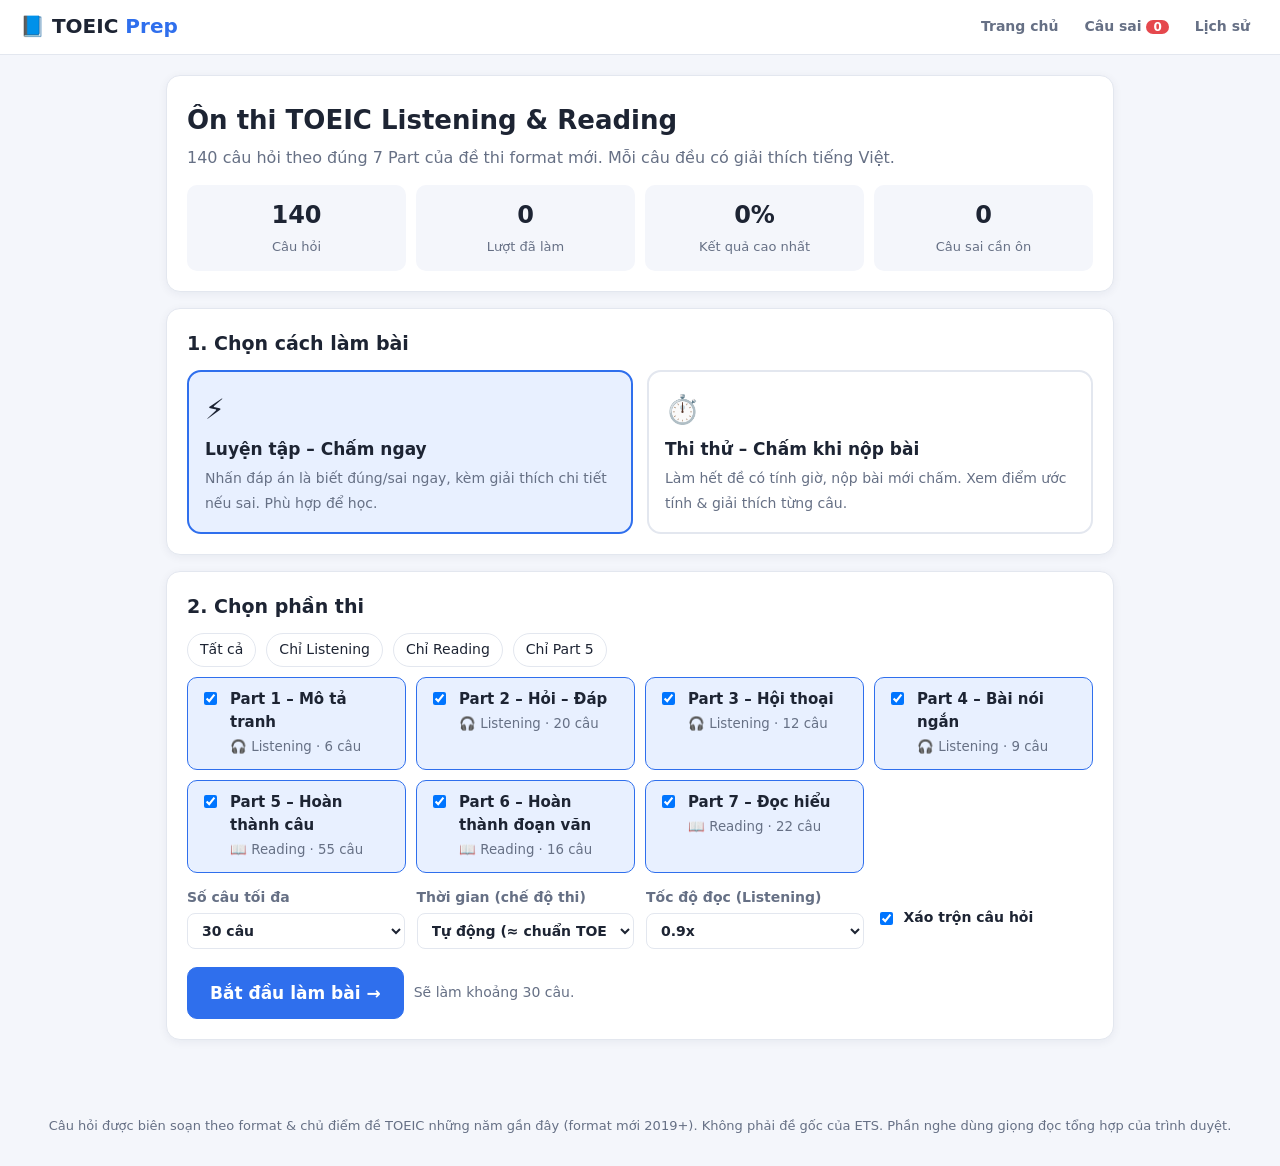
==== toeic-app.html @ eac6883e "Add single-file build (toeic-app.html) for offline use without hosting Co-Authored-By: Claude Opus 5" ====
<!doctype html>
<html lang="vi">
<head>
  <meta charset="utf-8">
  <meta name="viewport" content="width=device-width, initial-scale=1">
  <title>TOEIC Prep – Ôn thi TOEIC</title>
  <meta name="description" content="Web app ôn thi TOEIC: luyện tập chấm ngay có giải thích, hoặc thi thử chấm điểm cuối bài.">
  <style>
:root {
  --bg: #f4f6fb;
  --card: #ffffff;
  --text: #1d2433;
  --muted: #667085;
  --line: #e3e7ef;
  --primary: #2f6fed;
  --primary-soft: #e8f0ff;
  --ok: #12a150;
  --ok-soft: #e6f7ee;
  --bad: #e5484d;
  --bad-soft: #fdecec;
  --warn: #f5a524;
  --shadow: 0 2px 10px rgba(20, 30, 60, .06);
  --radius: 14px;
}
@media (prefers-color-scheme: dark) {
  :root {
    --bg: #0f141e; --card: #171e2b; --text: #e7ebf3; --muted: #98a2b3; --line: #2a3446;
    --primary: #5b8cff; --primary-soft: #1d2b4a; --ok: #3ccf7f; --ok-soft: #13301f;
    --bad: #ff6b70; --bad-soft: #3a1b1d; --shadow: none;
  }
}
* { box-sizing: border-box; }
html, body { margin: 0; }
body {
  font-family: system-ui, -apple-system, "Segoe UI", Roboto, "Helvetica Neue", Arial, sans-serif;
  background: var(--bg); color: var(--text); line-height: 1.55; font-size: 16px;
}
a { color: var(--primary); }
button { font: inherit; cursor: pointer; }

.topbar {
  position: sticky; top: 0; z-index: 10; display: flex; align-items: center; justify-content: space-between;
  gap: 12px; padding: 10px 20px; background: var(--card); border-bottom: 1px solid var(--line);
}
.brand { font-weight: 800; font-size: 20px; text-decoration: none; color: var(--text); }
.brand span { color: var(--primary); }
.topbar nav { display: flex; gap: 6px; flex-wrap: wrap; }
.topbar nav a { text-decoration: none; color: var(--muted); padding: 6px 10px; border-radius: 8px; font-weight: 600; font-size: 14px; }
.topbar nav a:hover { background: var(--primary-soft); color: var(--primary); }
.badge { background: var(--bad); color: #fff; border-radius: 999px; padding: 0 7px; font-size: 12px; }

main { max-width: 980px; margin: 0 auto; padding: 20px 16px 40px; }
.foot { text-align: center; color: var(--muted); font-size: 13px; padding: 20px 16px 30px; }

.card { background: var(--card); border: 1px solid var(--line); border-radius: var(--radius); padding: 20px; box-shadow: var(--shadow); margin-bottom: 16px; }
h1 { font-size: 26px; margin: 4px 0 6px; }
h2 { font-size: 19px; margin: 0 0 12px; }
.muted { color: var(--muted); }
.small { font-size: 14px; }

/* Home */
.hero p { margin: 0; color: var(--muted); }
.modes { display: grid; grid-template-columns: 1fr 1fr; gap: 14px; }
@media (max-width: 640px) { .modes { grid-template-columns: 1fr; } }
.mode {
  text-align: left; border: 2px solid var(--line); background: var(--card); color: var(--text);
  border-radius: var(--radius); padding: 16px; transition: .15s;
}
.mode:hover { border-color: var(--primary); }
.mode.active { border-color: var(--primary); background: var(--primary-soft); }
.mode .ico { font-size: 28px; }
.mode b { display: block; font-size: 17px; margin: 4px 0; }
.mode span { color: var(--muted); font-size: 14px; }

.parts { display: grid; grid-template-columns: repeat(auto-fill, minmax(210px, 1fr)); gap: 10px; }
.part-opt { display: flex; gap: 10px; align-items: flex-start; border: 1px solid var(--line); border-radius: 10px; padding: 10px 12px; cursor: pointer; }
.part-opt:has(input:checked) { border-color: var(--primary); background: var(--primary-soft); }
.part-opt input { margin-top: 4px; }
.part-opt b { display: block; font-size: 15px; }
.part-opt small { color: var(--muted); }
.row { display: flex; gap: 10px; flex-wrap: wrap; align-items: center; }
.settings { display: grid; grid-template-columns: repeat(auto-fit, minmax(200px, 1fr)); gap: 12px; margin-top: 14px; }
.settings label { display: flex; flex-direction: column; gap: 4px; font-size: 14px; color: var(--muted); font-weight: 600; }
select, input[type=number] {
  font: inherit; padding: 8px 10px; border-radius: 8px; border: 1px solid var(--line); background: var(--card); color: var(--text);
}
.check { flex-direction: row !important; align-items: center; gap: 8px !important; color: var(--text) !important; }

.btn { border: 1px solid var(--line); background: var(--card); color: var(--text); padding: 9px 16px; border-radius: 10px; font-weight: 600; }
.btn:hover { border-color: var(--primary); color: var(--primary); }
.btn.primary { background: var(--primary); border-color: var(--primary); color: #fff; }
.btn.primary:hover { filter: brightness(1.08); color: #fff; }
.btn.danger { background: var(--bad); border-color: var(--bad); color: #fff; }
.btn.ghost { background: transparent; }
.btn.big { padding: 12px 22px; font-size: 17px; }
.btn:disabled { opacity: .45; cursor: not-allowed; }
.chip { border: 1px solid var(--line); background: var(--card); color: var(--text); border-radius: 999px; padding: 5px 12px; font-size: 14px; }
.chip:hover { border-color: var(--primary); color: var(--primary); }

.stats { display: grid; grid-template-columns: repeat(auto-fit, minmax(140px, 1fr)); gap: 10px; }
.stat { background: var(--bg); border-radius: 10px; padding: 12px; text-align: center; }
.stat b { display: block; font-size: 24px; }
.stat span { font-size: 13px; color: var(--muted); }

/* Quiz */
.quizbar {
  position: sticky; top: 53px; z-index: 5; display: flex; justify-content: space-between; align-items: center; gap: 10px; flex-wrap: wrap;
  background: var(--card); border: 1px solid var(--line); border-radius: var(--radius); padding: 10px 14px; margin-bottom: 14px; box-shadow: var(--shadow);
}
.progress { flex: 1; min-width: 160px; }
.progress .bar { height: 8px; background: var(--line); border-radius: 99px; overflow: hidden; margin-top: 4px; }
.progress .bar i { display: block; height: 100%; background: var(--primary); transition: width .2s; }
.timer { font-variant-numeric: tabular-nums; font-weight: 800; font-size: 18px; padding: 4px 10px; border-radius: 8px; background: var(--primary-soft); color: var(--primary); }
.timer.low { background: var(--bad-soft); color: var(--bad); }
.tag { display: inline-block; font-size: 12px; font-weight: 700; padding: 2px 8px; border-radius: 6px; background: var(--primary-soft); color: var(--primary); }
.tag.exam { background: #fff1db; color: #a15c00; }
@media (prefers-color-scheme: dark) { .tag.exam { background: #3a2a10; color: #ffbe55; } }

.instr { color: var(--muted); font-size: 14px; margin: 4px 0 14px; }
.passage { background: var(--bg); border: 1px solid var(--line); border-radius: 10px; padding: 14px 16px; margin-bottom: 16px; max-height: 420px; overflow: auto; }
.passage p { margin: 0 0 10px; }
.scene { text-align: center; background: var(--bg); border-radius: 12px; padding: 18px; margin-bottom: 14px; }
.scene .icon { font-size: 54px; letter-spacing: 4px; }
.scene .desc { color: var(--muted); font-size: 14px; margin-top: 6px; }
.audio { display: flex; gap: 8px; align-items: center; flex-wrap: wrap; margin-bottom: 14px; }
.transcript { background: var(--bg); border-left: 4px solid var(--primary); border-radius: 8px; padding: 10px 14px; margin-bottom: 14px; font-size: 15px; }
.transcript p { margin: 3px 0; }

.q { padding: 12px 0; border-top: 1px dashed var(--line); }
.q:first-of-type { border-top: 0; }
.qtext { font-weight: 600; margin-bottom: 10px; white-space: pre-line; }
.qnum { display: inline-block; min-width: 34px; color: var(--primary); }
.opts { display: grid; gap: 8px; }
.opt {
  display: flex; gap: 10px; align-items: flex-start; text-align: left; width: 100%;
  border: 1.5px solid var(--line); background: var(--card); color: var(--text); border-radius: 10px; padding: 10px 12px; transition: .1s;
}
.opt:hover:not(:disabled) { border-color: var(--primary); }
.opt .L { font-weight: 800; min-width: 22px; }
.opt.sel { border-color: var(--primary); background: var(--primary-soft); }
.opt.correct { border-color: var(--ok); background: var(--ok-soft); }
.opt.wrong { border-color: var(--bad); background: var(--bad-soft); }
.opt:disabled { cursor: default; }
.explain { margin-top: 10px; border-radius: 10px; padding: 10px 14px; font-size: 15px; }
.explain.ok { background: var(--ok-soft); border: 1px solid var(--ok); }
.explain.bad { background: var(--bad-soft); border: 1px solid var(--bad); }
.explain b { display: block; margin-bottom: 2px; }

.navrow { display: flex; justify-content: space-between; gap: 10px; margin-top: 12px; }
.palette { display: grid; grid-template-columns: repeat(auto-fill, minmax(38px, 1fr)); gap: 6px; }
.palette button { height: 36px; border-radius: 8px; border: 1px solid var(--line); background: var(--card); color: var(--text); font-weight: 700; font-size: 13px; }
.palette button.done { background: var(--primary); color: #fff; border-color: var(--primary); }
.palette button.cur { outline: 2px solid var(--warn); outline-offset: 1px; }
.palette button.ok { background: var(--ok); color: #fff; border-color: var(--ok); }
.palette button.bad { background: var(--bad); color: #fff; border-color: var(--bad); }

/* Result */
.score-big { font-size: 46px; font-weight: 900; line-height: 1; }
.scorebox { display: flex; gap: 24px; flex-wrap: wrap; align-items: center; }
.ring { width: 120px; height: 120px; border-radius: 50%; display: grid; place-items: center; }
.ring div { width: 94px; height: 94px; border-radius: 50%; background: var(--card); display: grid; place-items: center; font-weight: 900; font-size: 24px; }
table { width: 100%; border-collapse: collapse; font-size: 14px; }
th, td { padding: 8px; border-bottom: 1px solid var(--line); text-align: left; }
.review-item { border: 1px solid var(--line); border-radius: 12px; padding: 14px; margin-bottom: 12px; }
.review-item.bad { border-left: 5px solid var(--bad); }
.review-item.ok { border-left: 5px solid var(--ok); }
.review-item.skip { border-left: 5px solid var(--warn); }
details summary { cursor: pointer; color: var(--primary); font-weight: 600; font-size: 14px; }
.empty { text-align: center; padding: 40px 10px; color: var(--muted); }
kbd { border: 1px solid var(--line); border-bottom-width: 2px; border-radius: 4px; padding: 0 5px; font-size: 12px; }
</style>
</head>
<body>
  <header class="topbar">
    <a class="brand" href="#" data-nav="home">📘 TOEIC <span>Prep</span></a>
    <nav>
      <a href="#" data-nav="home">Trang chủ</a>
      <a href="#" data-nav="wrong">Câu sai <span id="wrongCount" class="badge">0</span></a>
      <a href="#" data-nav="history">Lịch sử</a>
    </nav>
  </header>

  <main id="app"></main>

  <footer class="foot">
    Câu hỏi được biên soạn theo format & chủ điểm đề TOEIC những năm gần đây (format mới 2019+).
    Không phải đề gốc của ETS. Phần nghe dùng giọng đọc tổng hợp của trình duyệt.
  </footer>

  <script>
/*
 * Ngân hàng câu hỏi LISTENING (Part 1, 2, 3, 4)
 * Âm thanh được phát bằng Web Speech API (giọng đọc tổng hợp của trình duyệt).
 * script: mảng các lượt nói {s: 'M'|'W'|'N', t: 'text'}  (M = nam, W = nữ, N = người dẫn)
 * Với Part 1: scene = mô tả bức tranh (hiển thị bằng emoji + chữ), các lựa chọn được đọc to.
 * Với Part 2: câu hỏi + 3 lựa chọn đều được đọc, không hiển thị chữ cho tới khi trả lời.
 */
window.BANK = window.BANK || [];

/* ============================ PART 1 ============================ */
(function () {
  const P1 = [
    ["👩‍💼💻🪟", "Một người phụ nữ đang ngồi gõ máy tính xách tay cạnh cửa sổ.",
      ["She's opening a window.", "She's typing on a laptop.", "She's repairing a computer.", "She's putting on her glasses."], 1,
      "Mô tả đúng hành động đang diễn ra: đang gõ máy tính. Bẫy: 'window' (có trong tranh nhưng không mở), 'computer' (không sửa)."],
    ["📦📦📦🧑‍🔧🚚", "Một công nhân đang chất các thùng hàng lên xe tải.",
      ["A man is driving a truck.", "Some boxes are being loaded onto a vehicle.", "A truck is parked in a garage.", "Some boxes are being opened."], 1,
      "Bị động tiếp diễn 'are being loaded' = đang được chất lên. Người đàn ông không lái xe; hộp không được mở."],
    ["🪑🪑🪑🍽️ (trống)", "Một nhà hàng trống không có ai, ghế được xếp quanh bàn.",
      ["Some people are eating a meal.", "A waiter is setting a table.", "Chairs have been arranged around a table.", "The tables are being cleaned."], 2,
      "Tranh không có người → loại các câu có người hoặc hành động đang diễn ra ('being'). 'have been arranged' = đã được sắp xếp (trạng thái)."],
    ["🧑‍🤝‍🧑🚶‍♂️🌉", "Hai người đang đi bộ qua một cây cầu.",
      ["They're crossing a bridge.", "They're fishing in a river.", "They're painting a bridge.", "They're waiting for a boat."], 0,
      "'crossing a bridge' = đi qua cầu. Các hành động khác không có trong tranh."],
    ["📚📚🗄️ (kệ sách)", "Các cuốn sách được xếp trên kệ trong thư viện, không có người.",
      ["A woman is reading a book.", "Books have been placed on shelves.", "Some shelves are being installed.", "Some books are lying on the floor."], 1,
      "Không có người, sách đã được đặt lên kệ → 'have been placed on shelves'."],
    ["👨‍🍳🥕🔪", "Một đầu bếp đang thái rau trên thớt.",
      ["A chef is cutting some vegetables.", "A chef is washing the dishes.", "Some vegetables are being cooked in a pot.", "A man is serving food to customers."], 0,
      "Đang thái rau → 'cutting some vegetables'."]
  ];
  P1.forEach((x, i) => window.BANK.push({
    id: "p1-" + (i + 1), part: 1, scene: { icon: x[0], desc: x[1] },
    script: [],
    questions: [{ q: "Chọn câu mô tả đúng nhất bức tranh.", o: x[2], a: x[3], e: x[4], audioOptions: true }]
  }));
})();

/* ============================ PART 2 ============================ */
(function () {
  const P2 = [
    ["Where is the nearest post office?", ["It's two blocks from here.", "At three o'clock.", "Yes, I sent it yesterday."], 0,
      "Câu hỏi 'Where' → trả lời địa điểm. (B) trả lời 'When'; (C) trả lời Yes/No không hợp với câu hỏi Wh-."],
    ["When does the meeting start?", ["In the conference room.", "Right after lunch.", "Mr. Brown will lead it."], 1,
      "Câu hỏi 'When' → thời gian: 'Right after lunch'. (A) Where; (C) Who."],
    ["Who's in charge of the new project?", ["It's due next Friday.", "Ms. Lee is.", "A very interesting project."], 1,
      "Câu hỏi 'Who' → người: 'Ms. Lee is'. (C) lặp từ 'project' – bẫy âm giống."],
    ["Why was the flight delayed?", ["Because of bad weather.", "Gate 12.", "About two hours."], 0,
      "Câu hỏi 'Why' → lý do: 'Because of bad weather'. (C) trả lời 'How long'."],
    ["How often do you visit the main office?", ["By train.", "Once a month.", "For three days."], 1,
      "'How often' → tần suất: 'Once a month'. (A) How; (C) How long."],
    ["Would you like some coffee?", ["Yes, I'd love some.", "It's in the kitchen.", "I like it very much."], 0,
      "Lời mời 'Would you like...?' → chấp nhận/từ chối: 'Yes, I'd love some'."],
    ["Didn't you receive my e-mail?", ["The mail carrier came at noon.", "No, I haven't checked my inbox yet.", "I'll send it to you."], 1,
      "Câu hỏi phủ định → trả lời như câu hỏi thường: 'No, I haven't checked...'. (A) bẫy từ 'mail'."],
    ["Should we take a taxi or walk to the restaurant?", ["Yes, I took one.", "It's close enough to walk.", "The food was great."], 1,
      "Câu hỏi lựa chọn (A or B) → chọn một: 'close enough to walk'. Câu hỏi lựa chọn không trả lời Yes/No."],
    ["Can you help me move these boxes?", ["Sure, where should I put them?", "They're from the supplier.", "I moved last year."], 0,
      "Lời nhờ 'Can you...?' → đồng ý 'Sure' + hỏi tiếp. (C) bẫy từ 'move'."],
    ["The printer on the third floor is out of order.", ["I'll call the technician.", "Three copies, please.", "In alphabetical order."], 0,
      "Câu trần thuật nêu vấn đề → phản hồi giải pháp: 'I'll call the technician'. (C) bẫy từ 'order'."],
    ["Which hotel are you staying at?", ["For two nights.", "The one near the convention center.", "Yes, it was comfortable."], 1,
      "'Which hotel' → 'The one near the convention center' (cấu trúc 'the one' rất hay gặp)."],
    ["Who's going to pick up the clients from the airport?", ["I thought Kevin was.", "At terminal B.", "They're very important clients."], 0,
      "Trả lời gián tiếp 'I thought Kevin was' (tôi tưởng Kevin đi) – dạng trả lời vòng phổ biến trong đề mới."],
    ["How much does it cost to rent a car?", ["About fifty dollars a day.", "A red one.", "At the rental counter."], 0,
      "'How much' → giá tiền."],
    ["Isn't the store open on Sundays?", ["Only in the afternoon.", "I bought some groceries.", "Store it in the cabinet."], 0,
      "Câu hỏi phủ định → 'Only in the afternoon' (có mở, chỉ buổi chiều). (C) bẫy 'store' (động từ: cất giữ)."],
    ["Let's review the budget before the meeting.", ["That's a good idea.", "It was over budget.", "I'll meet you there."], 0,
      "Lời đề nghị 'Let's...' → đồng ý: 'That's a good idea'."],
    ["Have you finished the sales report yet?", ["The sale ends tomorrow.", "I'm still waiting for some figures.", "Yes, it was reported."], 1,
      "Trả lời gián tiếp: 'Tôi vẫn đang chờ số liệu' → ngụ ý chưa xong. (A) bẫy 'sale'; (C) bẫy 'report'."],
    ["Where should I submit my travel expenses?", ["Didn't you get the new form?", "It was an expensive trip.", "Next Tuesday."], 0,
      "Trả lời bằng câu hỏi ngược lại – dạng phổ biến từ 2019: 'Bạn chưa nhận mẫu đơn mới à?' (ngụ ý quy trình đã thay đổi)."],
    ["Why don't we hold the training session online?", ["Some staff don't have reliable Internet access.", "It was held last week.", "On the second floor."], 0,
      "'Why don't we...?' là lời đề nghị; câu trả lời đưa lý do phản đối hợp lý."],
    ["What time does the bank close today?", ["At 5 P.M.", "Down the street.", "I need to open an account."], 0,
      "'What time' → giờ cụ thể."],
    ["You've met our new director, haven't you?", ["Yes, at the conference last month.", "The meeting is at ten.", "Direct flights only."], 0,
      "Câu hỏi đuôi → xác nhận: 'Yes, at the conference last month'. (C) bẫy âm 'director – direct'."]
  ];
  P2.forEach((x, i) => window.BANK.push({
    id: "p2-" + (i + 1), part: 2,
    script: [{ s: "M", t: x[0] }],
    questions: [{ q: x[0], o: x[1], a: x[2], e: x[3], audioOptions: true, hideText: true }]
  }));
})();

/* ============================ PART 3 ============================ */
window.BANK.push(
  {
    id: "p3-1", part: 3,
    script: [
      { s: "W", t: "Hi, I'm calling about the apartment for rent on Pine Street. Is it still available?" },
      { s: "M", t: "Yes, it is. It's a two-bedroom unit on the third floor, and the rent is twelve hundred dollars a month." },
      { s: "W", t: "That sounds good. Does the building have parking?" },
      { s: "M", t: "There's a parking garage underneath, but it costs an extra fifty dollars a month. Would you like to come and see the apartment this weekend?" },
      { s: "W", t: "Saturday morning would be perfect." }
    ],
    questions: [
      { q: "Why is the woman calling?", o: ["To report a problem", "To ask about an apartment", "To pay her rent", "To cancel an appointment"], a: 1, e: "'I'm calling about the apartment for rent' → hỏi về căn hộ." },
      { q: "What does the man say about parking?", o: ["It is free for tenants.", "It requires an additional fee.", "It is located across the street.", "It is currently full."], a: 1, e: "'it costs an extra fifty dollars a month' → mất thêm phí." },
      { q: "What will the woman most likely do on Saturday?", o: ["Move into the apartment", "Sign a contract", "View the apartment", "Pay a deposit"], a: 2, e: "Người đàn ông mời đến xem căn hộ cuối tuần, cô ấy chọn sáng thứ Bảy → xem căn hộ." }
    ]
  },
  {
    id: "p3-2", part: 3,
    script: [
      { s: "M", t: "Sandra, have you seen the figures for the new product launch? Sales are much lower than we expected." },
      { s: "W", t: "I saw that. I think the problem is that our advertising campaign started too late. Many customers didn't even know the product was available." },
      { s: "M", t: "You may be right. What do you suggest?" },
      { s: "W", t: "Let's increase our social media advertising this month. I can prepare a proposal and send it to the marketing director by Thursday." }
    ],
    questions: [
      { q: "What problem are the speakers discussing?", o: ["A product is defective.", "Sales are disappointing.", "A shipment is late.", "A budget was cut."], a: 1, e: "'Sales are much lower than we expected' → doanh số đáng thất vọng." },
      { q: "According to the woman, what caused the problem?", o: ["High prices", "Poor product quality", "A late advertising campaign", "A shortage of staff"], a: 2, e: "'our advertising campaign started too late'." },
      { q: "What does the woman offer to do?", o: ["Contact customers directly", "Prepare a proposal", "Lower the price", "Hire a consultant"], a: 1, e: "'I can prepare a proposal and send it to the marketing director'." }
    ]
  },
  {
    id: "p3-3", part: 3,
    script: [
      { s: "W", t: "Good afternoon. I'd like to return this jacket. I bought it last week, but it's too small." },
      { s: "M", t: "I'm sorry to hear that. Do you have your receipt?" },
      { s: "W", t: "Yes, here it is. Actually, I'd rather exchange it for a larger size, if you have one." },
      { s: "M", t: "Let me check. Hmm, we don't have a large in blue right now, but we have it in black." },
      { s: "W", t: "Black is fine. I'll take it." }
    ],
    questions: [
      { q: "Where most likely are the speakers?", o: ["At a clothing store", "At a dry cleaner", "At a post office", "At a factory"], a: 0, e: "Đổi/trả áo khoác, kiểm tra size → cửa hàng quần áo." },
      { q: "What does the man ask for?", o: ["A credit card", "A receipt", "A phone number", "An order form"], a: 1, e: "'Do you have your receipt?'" },
      { q: "What does the woman decide to do?", o: ["Get a refund", "Wait for a new shipment", "Take an item in a different color", "Order online"], a: 2, e: "Không còn size lớn màu xanh, cô chọn màu đen → lấy sản phẩm màu khác." }
    ]
  },
  {
    id: "p3-4", part: 3,
    script: [
      { s: "M", t: "Hi Rachel, the conference organizers just called. The keynote speaker's flight was canceled, so she won't arrive until Friday afternoon." },
      { s: "W", t: "But her talk is scheduled for Friday morning. That's a problem." },
      { s: "M", t: "Exactly. I was thinking we could switch her session with the panel discussion in the afternoon." },
      { s: "W", t: "That should work. I'll update the online schedule and send an e-mail to all registered attendees." }
    ],
    questions: [
      { q: "What is the problem?", o: ["A venue is unavailable.", "A speaker will arrive late.", "Registration numbers are low.", "A panel was canceled."], a: 1, e: "Chuyến bay bị hủy, diễn giả sẽ đến muộn (chiều thứ Sáu)." },
      { q: "What does the man suggest?", o: ["Finding another speaker", "Canceling the conference", "Changing the order of sessions", "Booking a new flight"], a: 2, e: "'switch her session with the panel discussion' → đổi thứ tự các phiên." },
      { q: "What will the woman do next?", o: ["Call the speaker", "Update a schedule", "Reserve a room", "Print name tags"], a: 1, e: "'I'll update the online schedule and send an e-mail'." }
    ]
  }
);

/* ============================ PART 4 ============================ */
window.BANK.push(
  {
    id: "p4-1", part: 4,
    script: [
      { s: "N", t: "Attention, shoppers. Thank you for shopping at Valley Mart. Today only, all fresh fruit and vegetables are thirty percent off. In addition, customers who spend more than fifty dollars will receive a free reusable shopping bag at the checkout. Don't forget to visit our new bakery section near the entrance, where you can sample our freshly baked bread. Valley Mart will close at nine P.M. tonight." }
    ],
    questions: [
      { q: "Where is the announcement being made?", o: ["At a bakery", "At a supermarket", "At a farm", "At a restaurant"], a: 1, e: "'Attention, shoppers... Valley Mart', bán rau quả, quầy thanh toán → siêu thị." },
      { q: "How can customers receive a free item?", o: ["By spending over fifty dollars", "By signing up for a membership", "By visiting the bakery", "By shopping before noon"], a: 0, e: "'customers who spend more than fifty dollars will receive a free reusable shopping bag'." },
      { q: "What are listeners invited to do?", o: ["Fill out a survey", "Try some bread", "Attend a cooking class", "Use a new parking lot"], a: 1, e: "'sample our freshly baked bread' → nếm thử bánh mì." }
    ]
  },
  {
    id: "p4-2", part: 4,
    script: [
      { s: "N", t: "Hello, this message is for Mr. Thomas Grant. This is Emily from Dr. Hassan's dental office. I'm calling to remind you of your appointment tomorrow at ten thirty A.M. Please arrive fifteen minutes early to complete some paperwork, since this is your first visit. Also, please bring your insurance card. If you need to reschedule, call us at five five five, three four one two. Thank you." }
    ],
    questions: [
      { q: "What is the purpose of the call?", o: ["To cancel an appointment", "To confirm an upcoming appointment", "To request a payment", "To offer a job"], a: 1, e: "'I'm calling to remind you of your appointment tomorrow' → nhắc lịch hẹn sắp tới." },
      { q: "Why should the listener arrive early?", o: ["To fill out forms", "To find parking", "To meet the dentist", "To pay a bill"], a: 0, e: "'arrive fifteen minutes early to complete some paperwork' → điền giấy tờ." },
      { q: "What is the listener asked to bring?", o: ["A photo ID", "An insurance card", "A medical report", "A payment receipt"], a: 1, e: "'please bring your insurance card'." }
    ]
  },
  {
    id: "p4-3", part: 4,
    script: [
      { s: "N", t: "Good morning, everyone, and welcome to your first day at Norland Technologies. My name is Greg, and I'm the training coordinator. This morning, we'll start with a tour of the building, including the cafeteria and the fitness center. After that, you'll meet with your department managers. Then, at one o'clock, the IT team will help you set up your computer accounts. Before we begin, please take a name badge from the table by the door." }
    ],
    questions: [
      { q: "Who most likely are the listeners?", o: ["New employees", "Visiting clients", "IT technicians", "Fitness instructors"], a: 0, e: "'welcome to your first day at Norland Technologies' → nhân viên mới." },
      { q: "What will happen at one o'clock?", o: ["A building tour", "A lunch break", "Computer accounts will be set up", "A meeting with managers"], a: 2, e: "'at one o'clock, the IT team will help you set up your computer accounts'." },
      { q: "What are listeners asked to do first?", o: ["Sign a form", "Pick up a name badge", "Visit the cafeteria", "Log in to a computer"], a: 1, e: "'Before we begin, please take a name badge from the table by the door'." }
    ]
  }
);
</script>
  <script>
/*
 * Ngân hàng câu hỏi READING (Part 5, 6, 7)
 * Câu hỏi được biên soạn mới theo đúng format & chủ điểm thường gặp trong đề TOEIC
 * (format mới từ 2019 đến nay). Không sao chép nguyên văn đề ETS (có bản quyền).
 *
 * Cấu trúc: mỗi "group" gồm: id, part, (passage), questions[{q, o[], a (index đáp án), e (giải thích)}]
 */
window.BANK = window.BANK || [];

/* ============================ PART 5 ============================ */
(function () {
  const P5 = [
    ["Members of the marketing team will present ------- findings at the quarterly meeting next Tuesday.",
      ["it", "its", "their", "them"], 2,
      "Cần tính từ sở hữu đứng trước danh từ 'findings'. Chủ ngữ 'Members' là số nhiều → 'their'. 'its' dùng cho danh từ số ít; 'it/them' là đại từ, không đứng trước danh từ."],
    ["Ms. Tanaka was promoted to regional manager because of her ------- performance over the past two years.",
      ["exception", "exceptional", "exceptionally", "except"], 1,
      "Trước danh từ 'performance' cần tính từ → 'exceptional' (xuất sắc). 'exceptionally' là trạng từ, 'exception' là danh từ, 'except' là giới từ."],
    ["All employees must submit their expense reports ------- the end of the month.",
      ["by", "until", "within", "since"], 0,
      "'by + mốc thời gian' = trước/chậm nhất là (hạn chót). 'until' dùng cho hành động kéo dài liên tục đến mốc đó; 'within' đi với khoảng thời gian (within two days); 'since' dùng với thì hoàn thành."],
    ["The new software allows users to track shipments ------- and accurately.",
      ["quick", "quicker", "quickly", "quickness"], 2,
      "Cần trạng từ bổ nghĩa cho động từ 'track', song song với trạng từ 'accurately' qua 'and' → 'quickly'."],
    ["------- the heavy rain, the outdoor concert was held as scheduled.",
      ["Although", "Despite", "Because", "However"], 1,
      "Sau chỗ trống là cụm danh từ 'the heavy rain' (không có động từ) → dùng giới từ 'Despite' (mặc dù). 'Although/Because' cần mệnh đề; 'However' là trạng từ liên kết."],
    ["Applicants who wish to be considered for the position should send a résumé ------- a cover letter.",
      ["as well", "along with", "in addition", "together"], 1,
      "'along with + danh từ' = cùng với. 'as well' và 'in addition' cần 'as' / 'to' phía sau ('as well as', 'in addition to'); 'together' cần 'with'."],
    ["The board of directors ------- the proposal to expand into Asian markets at yesterday's meeting.",
      ["approve", "approves", "approved", "will approve"], 2,
      "Có 'yesterday's meeting' → hành động trong quá khứ → thì quá khứ đơn 'approved'."],
    ["Please ------- that all lights are turned off before leaving the office.",
      ["ensure", "assure", "insure", "secure"], 0,
      "'ensure that + mệnh đề' = đảm bảo rằng. 'assure' cần tân ngữ chỉ người (assure someone that...); 'insure' = mua bảo hiểm; 'secure' = giành được/bảo vệ."],
    ["The hotel offers a complimentary shuttle service for guests ------- to the airport.",
      ["travel", "traveled", "traveling", "travels"], 2,
      "Rút gọn mệnh đề quan hệ chủ động: 'guests (who are) traveling' → V-ing. 'traveled' mang nghĩa bị động, không hợp."],
    ["Due to unexpected demand, the product is ------- out of stock.",
      ["temporary", "temporarily", "temporariness", "temporal"], 1,
      "Bổ nghĩa cho cụm tính từ 'out of stock' → cần trạng từ 'temporarily' (tạm thời)."],
    ["Mr. Lee has worked at the company ------- he graduated from university.",
      ["for", "since", "during", "while"], 1,
      "Thì hiện tại hoàn thành 'has worked' + mốc bắt đầu là một mệnh đề ('he graduated...') → 'since'. 'for' đi với khoảng thời gian; 'during' + danh từ."],
    ["The conference room is not available this afternoon, so the meeting has been ------- until Thursday.",
      ["postponed", "canceled", "reserved", "extended"], 0,
      "'postpone ... until + thời điểm' = hoãn tới. 'canceled' (hủy) không đi với 'until Thursday'."],
    ["Customers can return items ------- 30 days of purchase for a full refund.",
      ["within", "during", "between", "among"], 0,
      "'within + khoảng thời gian' = trong vòng. Cụm cố định 'within 30 days of purchase'."],
    ["Neither the manager ------- her assistant was able to attend the training session.",
      ["or", "nor", "and", "but"], 1,
      "Cặp liên từ 'neither ... nor ...' (không ... cũng không ...)."],
    ["The company's profits increased ------- after the launch of its new product line.",
      ["significant", "significance", "significantly", "signify"], 2,
      "Bổ nghĩa cho động từ 'increased' → trạng từ 'significantly' (đáng kể)."],
    ["The survey results will be ------- to all department heads by Friday.",
      ["distribute", "distributing", "distributed", "distribution"], 2,
      "Cấu trúc bị động tương lai 'will be + V3' → 'distributed'."],
    ["Ms. Garcia is ------- for overseeing the renovation of the main lobby.",
      ["responsible", "responsibility", "responsibly", "respond"], 0,
      "Cụm 'be responsible for' = chịu trách nhiệm về."],
    ["If the shipment ------- on time, we would have been able to meet the deadline.",
      ["arrives", "arrived", "had arrived", "has arrived"], 2,
      "Câu điều kiện loại 3 (mệnh đề chính 'would have been') → mệnh đề 'if' dùng quá khứ hoàn thành 'had arrived'."],
    ["The training workshop is designed for new employees ------- have joined the company in the last six months.",
      ["who", "which", "whose", "whom"], 0,
      "Đại từ quan hệ thay cho người ('employees') và làm chủ ngữ cho 'have joined' → 'who'."],
    ["The CEO thanked the staff for their ------- to the success of the project.",
      ["contribute", "contributed", "contributions", "contributor"], 2,
      "Sau tính từ sở hữu 'their' cần danh từ; 'contribution to' = sự đóng góp vào → 'contributions'. 'contributor' chỉ người, không hợp nghĩa."],
    ["The newly hired accountant is very ------- and always double-checks her work.",
      ["thorough", "thoroughly", "thoroughness", "through"], 0,
      "Sau 'is very' cần tính từ → 'thorough' (kỹ lưỡng). 'through' là giới từ."],
    ["Parking spaces in the north lot are reserved ------- for visitors.",
      ["exclusive", "exclusively", "exclusion", "exclude"], 1,
      "Bổ nghĩa cho cụm giới từ 'for visitors' → trạng từ 'exclusively' (dành riêng)."],
    ["------- you have any questions about your order, please contact our customer service team.",
      ["Should", "Would", "Unless", "Whether"], 0,
      "Đảo ngữ câu điều kiện loại 1: 'Should you have...' = 'If you have...'. 'Unless' (trừ khi) sai nghĩa."],
    ["The quarterly sales figures were ------- higher than analysts had predicted.",
      ["much", "very", "so", "too"], 0,
      "Nhấn mạnh so sánh hơn ('higher than') dùng 'much/far/even/a lot'. 'very' không đứng trước so sánh hơn."],
    ["Employees are encouraged to take ------- of the free fitness classes offered on Wednesdays.",
      ["advantage", "benefit", "use", "profit"], 0,
      "Cụm cố định 'take advantage of' = tận dụng."],
    ["The factory has been operating at full ------- since the beginning of the year.",
      ["capacity", "capable", "capability", "capably"], 0,
      "Cụm 'at full capacity' = hết công suất. Sau tính từ 'full' cần danh từ; 'capability' (năng lực) không hợp collocation."],
    ["Ms. Kim asked that the report ------- before the client meeting.",
      ["revise", "be revised", "is revised", "revising"], 1,
      "Thể giả định sau 'ask/request/suggest that': S + (should) + V nguyên mẫu. 'the report' bị sửa → bị động 'be revised'."],
    ["The museum's new exhibit has attracted ------- visitors than expected.",
      ["many", "more", "most", "much"], 1,
      "Có 'than' → so sánh hơn 'more'."],
    ["To receive a discount, customers must present a valid membership card ------- checkout.",
      ["at", "on", "in", "for"], 0,
      "'at checkout' = tại quầy thanh toán (giới từ chỉ địa điểm/thời điểm cụ thể)."],
    ["The new policy will take ------- on January 1.",
      ["effect", "affect", "effective", "effectively"], 0,
      "Cụm 'take effect' = có hiệu lực. 'affect' là động từ."],
    ["Our sales representatives travel ------- throughout the region to meet with clients.",
      ["frequent", "frequently", "frequency", "frequented"], 1,
      "Bổ nghĩa cho động từ 'travel' → trạng từ 'frequently'."],
    ["The company is looking for a candidate with ------- experience in project management.",
      ["extend", "extensive", "extensively", "extension"], 1,
      "Trước danh từ 'experience' cần tính từ → 'extensive' (sâu rộng)."],
    ["Mr. Patel will be out of the office next week; -------, Ms. Brown will handle his clients.",
      ["therefore", "unless", "otherwise", "nevertheless"], 0,
      "Quan hệ nguyên nhân – kết quả (ông Patel vắng → bà Brown phụ trách) → 'therefore' (vì vậy). 'unless' là liên từ, không đứng sau dấu chấm phẩy; 'otherwise' (nếu không thì), 'nevertheless' (tuy nhiên) sai nghĩa."],
    ["The renovation of the cafeteria is expected to be completed ------- three weeks.",
      ["in", "on", "at", "by"], 0,
      "'in + khoảng thời gian' = trong/sau (bao lâu nữa). 'by' đi với mốc thời gian."],
    ["Only employees with proper ------- may enter the research laboratory.",
      ["authorize", "authorized", "authorization", "authorizing"], 2,
      "Sau tính từ 'proper' cần danh từ → 'authorization' (sự cho phép)."],
    ["The seminar was so ------- that many participants asked for additional sessions.",
      ["inform", "informative", "information", "informed"], 1,
      "Sau 'so' cần tính từ mô tả seminar → 'informative' (bổ ích, nhiều thông tin). 'informed' = được thông báo/hiểu biết (chỉ người)."],
    ["Mr. Davis prefers to review the contract ------- before signing it.",
      ["him", "his", "himself", "he"], 2,
      "Đại từ phản thân 'himself' dùng để nhấn mạnh (tự mình xem lại)."],
    ["Each of the participants ------- a certificate upon completing the course.",
      ["receive", "receives", "receiving", "have received"], 1,
      "'Each of + N số nhiều' → động từ chia số ít → 'receives'."],
    ["The restaurant is popular ------- its reasonable prices and friendly service.",
      ["because", "due to", "so that", "in order to"], 1,
      "Sau chỗ trống là cụm danh từ → 'due to' (do, bởi vì). 'because' cần mệnh đề (hoặc 'because of')."],
    ["The job fair will provide an excellent opportunity for students to ------- with potential employers.",
      ["network", "networks", "networked", "networking"], 0,
      "Sau 'to' (to-infinitive) dùng động từ nguyên mẫu → 'network' (giao lưu, kết nối)."],
    ["Visitors are required to sign in at the front desk ------- entering the building.",
      ["before", "prior", "ahead", "previous"], 0,
      "'before + V-ing' = trước khi. 'prior' phải đi với 'to' (prior to entering)."],
    ["The company plans to hire ------- staff to handle the increased workload during the holiday season.",
      ["addition", "additional", "additionally", "add"], 1,
      "Trước danh từ 'staff' cần tính từ → 'additional' (bổ sung, thêm)."],
    ["Ms. Nguyen's proposal was rejected ------- it was too costly to implement.",
      ["because", "despite", "although", "due to"], 0,
      "Sau chỗ trống là mệnh đề 'it was too costly' và quan hệ nguyên nhân → 'because'."],
    ["The annual report ------- by the finance department every December.",
      ["prepares", "is prepared", "is preparing", "prepared"], 1,
      "Báo cáo được chuẩn bị (bị động) + 'every December' (thói quen) → hiện tại đơn bị động 'is prepared'."],
    ["We are pleased to announce that Dr. Wilson has ------- our invitation to speak at the symposium.",
      ["accepted", "excepted", "received", "admitted"], 0,
      "'accept an invitation' = nhận lời mời. 'excepted' = loại trừ; 'received' = nhận được (vật lý) không thể hiện đồng ý."],
    ["The price of the tour includes accommodations, meals, and ------- by bus.",
      ["transportable", "transported", "transportation", "transporting"], 2,
      "Liệt kê danh từ song song (accommodations, meals, and ...) → danh từ 'transportation' (phương tiện đi lại). 'transportable' là tính từ; 'transported/transporting' là dạng động từ."],
    ["Mr. Ruiz is the most ------- candidate we have interviewed for the position.",
      ["qualify", "qualified", "qualifying", "qualification"], 1,
      "Sau 'the most' và trước danh từ cần tính từ → 'qualified' (đủ năng lực)."],
    ["The deadline for registration has been extended ------- more people can attend the workshop.",
      ["so that", "in order to", "as a result", "because of"], 0,
      "'so that + mệnh đề' = để mà. 'in order to' + V nguyên mẫu; 'because of' + danh từ."],
    ["------- of the two proposals was accepted by the committee, so the team must start over.",
      ["Either", "Neither", "Both", "None"], 1,
      "Câu sau 'the team must start over' (phải làm lại) → không đề xuất nào được chấp nhận. Với 'two' dùng 'Neither' (không cái nào trong hai). 'None' dùng cho từ 3 trở lên."],
    ["The shipment was delayed, ------- caused several customers to cancel their orders.",
      ["that", "which", "what", "it"], 1,
      "Mệnh đề quan hệ không xác định (sau dấu phẩy) thay cho cả mệnh đề trước → 'which'. 'that' không dùng sau dấu phẩy."],
    ["Mr. Chen was ------- the only person who knew the password to the server.",
      ["near", "nearly", "nearby", "nearest"], 1,
      "Trạng từ 'nearly' (gần như) bổ nghĩa cho cụm 'the only person'."],
    ["The company's new headquarters is ------- located near the central train station.",
      ["convenience", "convenient", "conveniently", "convene"], 2,
      "Bổ nghĩa cho phân từ 'located' → trạng từ 'conveniently' (cụm quen thuộc 'conveniently located')."],
    ["After reviewing several -------, the committee selected a design firm for the project.",
      ["bid", "bids", "bidder", "bidding"], 1,
      "Sau 'several' cần danh từ đếm được số nhiều → 'bids' (hồ sơ thầu)."],
    ["Ms. Okafor has been ------- as the new director of human resources.",
      ["appointed", "applied", "appealed", "approached"], 0,
      "'be appointed as' = được bổ nhiệm làm."],
    ["The seminar will cover ------- topics, including budgeting, leadership, and time management.",
      ["vary", "various", "variously", "variety"], 1,
      "Trước danh từ 'topics' cần tính từ → 'various' (đa dạng)."]
  ];
  P5.forEach((x, i) => window.BANK.push({
    id: "p5-" + (i + 1), part: 5,
    questions: [{ q: x[0], o: x[1], a: x[2], e: x[3] }]
  }));
})();

/* ============================ PART 6 ============================ */
window.BANK.push(
  {
    id: "p6-1", part: 6,
    passage: `<p><b>To:</b> All Staff<br><b>From:</b> Facilities Department<br><b>Subject:</b> Elevator maintenance</p>
<p>Please be advised that the elevators in the east wing will be out of service from Monday, March 4, to Wednesday, March 6. During this time, technicians will -<b>(1)</b>- the old control systems with new, energy-efficient models.</p>
<p>Employees who work on the upper floors are asked to use the elevators in the west wing. -<b>(2)</b>-. We recommend allowing extra time to reach your workspace, especially during the morning rush.</p>
<p>Staff members with mobility -<b>(3)</b>- should contact the Facilities Department in advance so that we can make special arrangements.</p>
<p>We apologize for any inconvenience and thank you for your -<b>(4)</b>-.</p>`,
    questions: [
      { q: "(1)", o: ["replace", "replacing", "be replaced", "replacement"], a: 0, e: "Sau 'will' dùng động từ nguyên mẫu chủ động (kỹ thuật viên thay thế hệ thống) → 'replace'. Cấu trúc 'replace A with B'." },
      { q: "(2)", o: ["The new systems were installed last year.", "These may be more crowded than usual.", "The east wing will be closed permanently.", "Please use the stairs only in emergencies."], a: 1, e: "Câu trước yêu cầu dùng thang máy khu tây; câu sau khuyên dành thêm thời gian → hợp lý nhất: thang máy khu tây sẽ đông hơn bình thường. Các câu khác mâu thuẫn với thông tin (không đóng vĩnh viễn, hệ thống mới chưa lắp)." },
      { q: "(3)", o: ["limits", "limitations", "limited", "limiting"], a: 1, e: "Cụm danh từ 'mobility limitations' = hạn chế về khả năng đi lại. Sau 'with' cần danh từ; 'limitations' tự nhiên nhất." },
      { q: "(4)", o: ["patience", "patient", "patiently", "patients"], a: 0, e: "Sau tính từ sở hữu 'your' cần danh từ; 'thank you for your patience' = cảm ơn sự kiên nhẫn. 'patients' = bệnh nhân." }
    ]
  },
  {
    id: "p6-2", part: 6,
    passage: `<p>Dear Mr. Alvarez,</p>
<p>Thank you for your recent order from Greenleaf Office Supplies. We are writing to let you know that one of the items you -<b>(1)</b>-, the ergonomic desk chair (model EC-200), is currently on back order.</p>
<p>We expect to receive new stock from the manufacturer within two weeks. -<b>(2)</b>-, the rest of your order has already been shipped and should arrive by Friday.</p>
<p>If you would prefer not to wait, you may cancel the chair and receive a full refund. -<b>(3)</b>-, you may choose a similar model from our catalog at the same price.</p>
<p>-<b>(4)</b>-. Simply reply to this e-mail or call us at 555-0182.</p>
<p>Sincerely,<br>Customer Service Team</p>`,
    questions: [
      { q: "(1)", o: ["order", "ordered", "will order", "are ordering"], a: 1, e: "Đơn hàng đã đặt rồi ('your recent order') → quá khứ đơn 'ordered' (mệnh đề quan hệ rút gọn 'that you ordered')." },
      { q: "(2)", o: ["In the meantime", "As a result", "For example", "Instead"], a: 0, e: "'In the meantime' = trong lúc chờ đợi: trong khi chờ hàng mới, phần còn lại đã được gửi đi." },
      { q: "(3)", o: ["Therefore", "Alternatively", "Similarly", "Consequently"], a: 1, e: "Đưa ra lựa chọn thay thế khác (hủy hoặc chọn mẫu khác) → 'Alternatively' (hoặc là)." },
      { q: "(4)", o: ["Your chair has been delivered.", "Please let us know which option you prefer.", "We no longer sell office furniture.", "The catalog will be updated next year."], a: 1, e: "Câu sau 'Simply reply to this e-mail or call us' → câu trước yêu cầu khách hàng cho biết lựa chọn. Các câu còn lại mâu thuẫn hoặc không liên quan." }
    ]
  },
  {
    id: "p6-3", part: 6,
    passage: `<p><b>Riverside Community Library Expands Hours</b></p>
<p>Beginning next month, Riverside Community Library will stay open until 9:00 P.M. on weekdays. The change comes in -<b>(1)</b>- to a survey in which many residents said they could not visit the library during regular hours.</p>
<p>"Many of our patrons work during the day," explained head librarian Diane Moss. "-<b>(2)</b>-." The extended hours will be funded by a grant from the city council.</p>
<p>In addition, the library will offer evening workshops on topics such as résumé writing and basic computer skills. These sessions are free, but space is limited, so -<b>(3)</b>- is required.</p>
<p>A full schedule of events is -<b>(4)</b>- on the library's Web site.</p>`,
    questions: [
      { q: "(1)", o: ["response", "respond", "responsive", "responded"], a: 0, e: "Cụm cố định 'in response to' = để đáp lại." },
      { q: "(2)", o: ["We hope the new schedule will make it easier for them to visit.", "The library will close for renovations soon.", "Most of our books are available online.", "The survey was conducted by a private company."], a: 0, e: "Câu trước nói nhiều người đi làm ban ngày → câu tiếp theo hợp lý: giờ mở cửa mới giúp họ dễ đến thư viện hơn." },
      { q: "(3)", o: ["register", "registered", "registration", "registers"], a: 2, e: "Chỗ trống là chủ ngữ của 'is required' → danh từ 'registration' (việc đăng ký)." },
      { q: "(4)", o: ["available", "availability", "avail", "availably"], a: 0, e: "Sau 'is' cần tính từ → 'available' (có sẵn)." }
    ]
  },
  {
    id: "p6-4", part: 6,
    passage: `<p><b>Job Opening: Sales Associate</b></p>
<p>Brightway Electronics is seeking an energetic sales associate to join our downtown store. The successful candidate will assist customers, -<b>(1)</b>- product displays, and process transactions.</p>
<p>Applicants should have at least one year of retail experience. Knowledge of consumer electronics is a plus but not -<b>(2)</b>-. Full training will be provided.</p>
<p>-<b>(3)</b>-. Employees also receive a 20 percent discount on all store merchandise.</p>
<p>To apply, please submit your résumé online by May 15. Only candidates selected for an interview will be -<b>(4)</b>-.</p>`,
    questions: [
      { q: "(1)", o: ["maintain", "maintaining", "maintained", "maintenance"], a: 0, e: "Cấu trúc song song sau 'will': assist, maintain, and process → động từ nguyên mẫu 'maintain'." },
      { q: "(2)", o: ["require", "required", "requiring", "requirement"], a: 1, e: "'not required' = không bắt buộc (song song với 'a plus' – bổ ngữ sau 'is')." },
      { q: "(3)", o: ["The store is located near the train station.", "We offer competitive pay and flexible schedules.", "Our company was founded in 1995.", "Customers can return items within 30 days."], a: 1, e: "Câu sau dùng 'also receive a 20 percent discount' → câu trước nói về quyền lợi khác của nhân viên: lương cạnh tranh, giờ linh hoạt." },
      { q: "(4)", o: ["contact", "contacted", "contacting", "contacts"], a: 1, e: "Bị động 'will be + V3' (ứng viên được liên hệ) → 'contacted'." }
    ]
  }
);

/* ============================ PART 7 ============================ */
window.BANK.push(
  {
    id: "p7-1", part: 7,
    passage: `<p><b>NOTICE TO TENANTS</b></p>
<p>The water supply to Maple Court Apartments will be shut off on Thursday, June 12, from 9:00 A.M. to 1:00 P.M. so that plumbers can repair a main pipe beneath the parking area. Residents are advised to store water for drinking and cooking before the shutoff begins.</p>
<p>The parking area will also be closed during the repair. Vehicles left in the lot after 8:00 A.M. may be towed at the owner's expense. Temporary parking will be available on Elm Street.</p>
<p>For questions, contact the building manager, Paul Hendricks, at extension 204.</p>`,
    questions: [
      { q: "What is the purpose of the notice?", o: ["To announce a rent increase", "To inform residents of a temporary service interruption", "To introduce a new building manager", "To advertise a vacant apartment"], a: 1, e: "Thông báo nói nước bị cắt từ 9h–13h để sửa đường ống → thông báo gián đoạn dịch vụ tạm thời." },
      { q: "What are residents asked to do?", o: ["Pay for the repairs", "Stay in their apartments", "Save water in advance", "Call a plumber"], a: 2, e: "'Residents are advised to store water... before the shutoff begins' → tích trữ nước trước." },
      { q: "By what time should cars be removed from the parking area?", o: ["8:00 A.M.", "9:00 A.M.", "1:00 P.M.", "12:00 P.M."], a: 0, e: "'Vehicles left in the lot after 8:00 A.M. may be towed' → phải dời xe trước 8:00." }
    ]
  },
  {
    id: "p7-2", part: 7,
    passage: `<p><b>Text message chain</b></p>
<p><b>Linda Park (10:15 A.M.):</b> Hi Jason, are you still at the printer's? The client wants to add their new logo to the brochures.</p>
<p><b>Jason Webb (10:17 A.M.):</b> I'm here now. They've already started printing the first batch.</p>
<p><b>Linda Park (10:18 A.M.):</b> Oh no. Can they stop?</p>
<p><b>Jason Webb (10:20 A.M.):</b> I'll ask. They said it's only about 100 copies so far.</p>
<p><b>Linda Park (10:21 A.M.):</b> That's fine. We can use those at the trade show. Please have them print the remaining 900 with the new logo. I'll e-mail the file now.</p>
<p><b>Jason Webb (10:23 A.M.):</b> Got it. I'll wait for the file.</p>`,
    questions: [
      { q: "What is the problem?", o: ["The printer is broken.", "A design change was requested after printing began.", "The brochures were delivered late.", "The client canceled the order."], a: 1, e: "Khách muốn thêm logo mới nhưng xưởng in đã bắt đầu in đợt đầu → yêu cầu thay đổi sau khi đã in." },
      { q: "At 10:21 A.M., what does Ms. Park most likely mean when she writes, \"That's fine\"?", o: ["She is satisfied with the new logo.", "She accepts that some brochures have the old design.", "She thinks the price is reasonable.", "She agrees to cancel the trade show."], a: 1, e: "Ngay sau khi Jason nói đã in khoảng 100 bản, Linda nói 'That's fine. We can use those at the trade show' → chấp nhận 100 bản với thiết kế cũ." },
      { q: "What will Ms. Park do next?", o: ["Go to the printer's", "Call the client", "Send an electronic file", "Print 100 copies"], a: 2, e: "'I'll e-mail the file now' → gửi file qua e-mail." }
    ]
  },
  {
    id: "p7-3", part: 7,
    passage: `<p><b>From:</b> Sarah Mitchell &lt;smitchell@corvantech.com&gt;<br><b>To:</b> Kevin Osei &lt;kosei@corvantech.com&gt;<br><b>Date:</b> September 8<br><b>Subject:</b> Training session</p>
<p>Dear Kevin,</p>
<p>I'm writing to confirm the details of the customer service training you will lead for our new hires. The session will take place on September 15 in Conference Room B from 1:00 to 4:00 P.M. Fourteen employees have registered so far.</p>
<p>As you requested, a projector and a whiteboard will be set up in the room. However, Conference Room B does not have a sound system, so if you plan to show videos, you may want to bring portable speakers.</p>
<p>Please send me your presentation slides by September 12 so that I can print copies for the participants. Also, let me know if you would like refreshments to be served during the break.</p>
<p>Best regards,<br>Sarah Mitchell<br>Human Resources</p>`,
    questions: [
      { q: "Why was the e-mail sent?", o: ["To invite Mr. Osei to a job interview", "To confirm arrangements for a training session", "To request a new conference room", "To announce a change in company policy"], a: 1, e: "'I'm writing to confirm the details of the customer service training' → xác nhận sắp xếp cho buổi đào tạo." },
      { q: "What is suggested about Conference Room B?", o: ["It is too small for fourteen people.", "It lacks audio equipment.", "It is unavailable on September 15.", "It has no projector."], a: 1, e: "'Conference Room B does not have a sound system' → thiếu thiết bị âm thanh." },
      { q: "What is Mr. Osei asked to do by September 12?", o: ["Register participants", "Order refreshments", "Submit presentation materials", "Set up the room"], a: 2, e: "'Please send me your presentation slides by September 12' → gửi tài liệu thuyết trình." },
      { q: "The word \"lead\" in paragraph 1, line 1, is closest in meaning to", o: ["guide", "conduct", "follow", "cause"], a: 1, e: "'lead the training' = tổ chức/điều hành buổi đào tạo → 'conduct'. 'guide' gần nghĩa dẫn đường nhưng không đi tự nhiên với 'session'." }
    ]
  },
  {
    id: "p7-4", part: 7,
    passage: `<p><b>Harbor View Restaurant — Now Hiring</b></p>
<p>Harbor View, the city's award-winning seafood restaurant, is opening a second location in Westfield this fall. We are looking for experienced servers, line cooks, and a full-time assistant manager.</p>
<p>— [1] —. All positions offer competitive wages, paid vacation, and free staff meals. Assistant manager candidates must have at least three years of supervisory experience in the food service industry. — [2] —.</p>
<p>Interviews will be held at our original location at 45 Bay Street on August 3 and 4. — [3] —. Applicants should bring a copy of their résumé and two references. Those unable to attend may apply online at www.harborview-dining.com/jobs. — [4] —.</p>`,
    questions: [
      { q: "What is indicated about Harbor View?", o: ["It is closing its Bay Street location.", "It has received recognition.", "It specializes in vegetarian food.", "It is hiring only part-time staff."], a: 1, e: "'the city's award-winning seafood restaurant' → đã nhận giải thưởng (được công nhận)." },
      { q: "Where will interviews take place?", o: ["In Westfield", "Online only", "At 45 Bay Street", "At a job fair"], a: 2, e: "'Interviews will be held at our original location at 45 Bay Street'." },
      { q: "In which of the positions marked [1], [2], [3], and [4] does the following sentence best belong?\n\"No appointment is necessary.\"", o: ["[1]", "[2]", "[3]", "[4]"], a: 2, e: "Câu 'Không cần đặt lịch hẹn' phù hợp ngay sau thông tin thời gian/địa điểm phỏng vấn → vị trí [3]." }
    ]
  },
  {
    id: "p7-5", part: 7,
    passage: `<p><b>Online chat discussion</b></p>
<p><b>Maria Lopez [2:02 P.M.]:</b> Team, the Hartwell account review has been moved up to tomorrow morning instead of Friday.</p>
<p><b>Tom Becker [2:03 P.M.]:</b> Tomorrow? I haven't finished the budget summary yet.</p>
<p><b>Aisha Rahman [2:04 P.M.]:</b> I can help with that. I have the figures from last quarter.</p>
<p><b>Tom Becker [2:05 P.M.]:</b> That would be great. Can you send them over?</p>
<p><b>Maria Lopez [2:06 P.M.]:</b> Thanks, Aisha. I'll handle the slides. Tom, can you have the summary to me by 6 P.M.?</p>
<p><b>Tom Becker [2:07 P.M.]:</b> I'll do my best.</p>
<p><b>Maria Lopez [2:08 P.M.]:</b> Also, the meeting will be in the main conference room, not Room 3.</p>`,
    questions: [
      { q: "What is the main topic of the discussion?", o: ["A change to a meeting schedule", "The hiring of a new employee", "A problem with a client's payment", "Preparing for a business trip"], a: 0, e: "Buổi đánh giá được dời lên sáng mai thay vì thứ Sáu → thay đổi lịch họp." },
      { q: "At 2:04 P.M., what does Ms. Rahman offer to do?", o: ["Prepare the slides", "Book a conference room", "Provide some data", "Contact the client"], a: 2, e: "'I have the figures from last quarter' → cung cấp số liệu." },
      { q: "At 2:07 P.M., what does Mr. Becker imply when he writes, \"I'll do my best\"?", o: ["He is confident the work is already done.", "He may not be able to meet the deadline.", "He wants to lead the meeting.", "He disagrees with the new location."], a: 1, e: "'I'll do my best' (tôi sẽ cố hết sức) ngụ ý không chắc chắn kịp hạn 6 giờ tối." },
      { q: "What is mentioned about the meeting?", o: ["It will be held in a different room than planned.", "It has been canceled.", "It will take place online.", "It will be on Friday."], a: 0, e: "'the meeting will be in the main conference room, not Room 3' → khác phòng so với dự kiến." }
    ]
  },
  {
    id: "p7-6", part: 7,
    passage: `<p><b>[Article]</b></p>
<p><b>Local Bakery Goes Green</b></p>
<p>(June 3) — Sunrise Bakery, a family-owned business on Main Street for over 30 years, has announced several changes aimed at reducing its environmental impact. Starting this month, the bakery will no longer provide plastic bags. Instead, customers can purchase reusable cloth bags for $2 or bring their own.</p>
<p>Owner Rachel Kim also said the bakery will begin donating unsold bread to the Eastside Community Food Bank at the end of each day. "We used to throw away a lot of bread," Ms. Kim said. "Now it will go to people who need it."</p>
<p>In addition, the bakery has installed solar panels on its roof, which are expected to cover about 40 percent of its electricity needs.</p>
<p>━━━━━━━━━━━━━━━━━━━</p>
<p><b>[E-mail]</b></p>
<p><b>To:</b> Rachel Kim<br><b>From:</b> Daniel Ortiz, Eastside Community Food Bank<br><b>Date:</b> July 10</p>
<p>Dear Ms. Kim,</p>
<p>On behalf of everyone at the food bank, thank you for your generous donations over the past month. Your bread has helped us serve over 200 additional families. We would like to feature your bakery in our monthly newsletter. Would you be available for a short interview next week? </p>
<p>Sincerely,<br>Daniel Ortiz</p>`,
    questions: [
      { q: "What is the article mainly about?", o: ["The opening of a new bakery", "A business's environmentally friendly efforts", "A bakery's new menu items", "Rising food prices"], a: 1, e: "Tiêu đề 'Local Bakery Goes Green' và nội dung về túi vải, quyên góp bánh, pin mặt trời → nỗ lực thân thiện môi trường." },
      { q: "What is indicated about Sunrise Bakery?", o: ["It has been in business for decades.", "It recently moved to Main Street.", "It sells plastic bags for $2.", "It gets all of its power from solar panels."], a: 0, e: "'on Main Street for over 30 years' → hoạt động hàng chục năm. Pin mặt trời chỉ đáp ứng 40%; túi vải (không phải nhựa) giá $2." },
      { q: "Why did Mr. Ortiz write to Ms. Kim?", o: ["To request a larger donation", "To thank her and request an interview", "To order bread for an event", "To complain about a delivery"], a: 1, e: "Ông cảm ơn sự quyên góp và hỏi 'Would you be available for a short interview next week?'." },
      { q: "What can be inferred about the bakery's donations?", o: ["They began in July.", "They consist of unsold bread.", "They are delivered weekly.", "They are made only on weekends."], a: 1, e: "Kết hợp hai văn bản: bài báo nói tiệm quyên góp bánh không bán hết ('unsold bread') mỗi cuối ngày; e-mail xác nhận food bank nhận được bánh → quyên góp là bánh tồn." },
      { q: "In the e-mail, the word \"feature\" in paragraph 1, line 3, is closest in meaning to", o: ["include as a highlight", "describe in detail", "design", "charge"], a: 0, e: "'feature your bakery in our newsletter' = giới thiệu nổi bật tiệm bánh trong bản tin → 'include as a highlight'." }
    ]
  }
);
</script>
  <script>
/* TOEIC Prep – logic ứng dụng (vanilla JS, không cần build) */
(function () {
  "use strict";

  const BANK = window.BANK || [];
  const $app = document.getElementById("app");
  const LETTERS = ["A", "B", "C", "D"];

  const PARTS = {
    1: { name: "Part 1 – Mô tả tranh", skill: "L", instr: "Nghe 4 câu mô tả. Chọn câu mô tả đúng nhất bức tranh." },
    2: { name: "Part 2 – Hỏi – Đáp", skill: "L", instr: "Nghe một câu hỏi/câu nói và 3 câu trả lời. Chọn câu trả lời phù hợp nhất." },
    3: { name: "Part 3 – Hội thoại", skill: "L", instr: "Nghe đoạn hội thoại và trả lời 3 câu hỏi." },
    4: { name: "Part 4 – Bài nói ngắn", skill: "L", instr: "Nghe bài nói ngắn và trả lời 3 câu hỏi." },
    5: { name: "Part 5 – Hoàn thành câu", skill: "R", instr: "Chọn từ/cụm từ phù hợp nhất để hoàn thành câu." },
    6: { name: "Part 6 – Hoàn thành đoạn văn", skill: "R", instr: "Chọn đáp án phù hợp nhất cho mỗi chỗ trống trong đoạn văn." },
    7: { name: "Part 7 – Đọc hiểu", skill: "R", instr: "Đọc văn bản và trả lời các câu hỏi." }
  };

  /* ---------------- Storage ---------------- */
  const store = {
    get(k, d) { try { const v = localStorage.getItem("toeic:" + k); return v ? JSON.parse(v) : d; } catch (e) { return d; } },
    set(k, v) { try { localStorage.setItem("toeic:" + k, JSON.stringify(v)); } catch (e) { /* ignore */ } }
  };
  const getWrong = () => store.get("wrong", []);
  function updateWrong(results) {
    const set = new Set(getWrong());
    results.forEach(r => { if (r.correct) set.delete(r.key); else if (r.answered) set.add(r.key); });
    store.set("wrong", [...set]);
    refreshBadge();
  }
  function refreshBadge() { document.getElementById("wrongCount").textContent = getWrong().length; }

  /* ---------------- Helpers ---------------- */
  const esc = s => String(s).replace(/[&<>"']/g, c => ({ "&": "&amp;", "<": "&lt;", ">": "&gt;", '"': "&quot;", "'": "&#39;" }[c]));
  const shuffle = a => { a = a.slice(); for (let i = a.length - 1; i > 0; i--) { const j = Math.floor(Math.random() * (i + 1)); [a[i], a[j]] = [a[j], a[i]]; } return a; };
  const fmtTime = s => { s = Math.max(0, Math.round(s)); const m = Math.floor(s / 60); return String(m).padStart(2, "0") + ":" + String(s % 60).padStart(2, "0"); };
  const countQ = groups => groups.reduce((n, g) => n + g.questions.length, 0);
  const byPart = p => BANK.filter(g => g.part === p);
  const qKey = (g, i) => g.id + "#" + (g.questions[i] && g.questions[i]._orig !== undefined ? g.questions[i]._orig : i);

  /* ---------------- Text-to-speech ---------------- */
  const tts = {
    rate: store.get("rate", 0.9),
    voices: [],
    load() {
      if (!("speechSynthesis" in window)) return;
      const pick = () => { this.voices = speechSynthesis.getVoices().filter(v => /^en(-|_|$)/i.test(v.lang)); };
      pick();
      speechSynthesis.onvoiceschanged = pick;
    },
    voiceFor(s) {
      const v = this.voices;
      if (!v.length) return null;
      const female = /female|zira|samantha|aria|jenny|susan|victoria|karen|moira|tessa|serena|libby|sonia|hazel|google us english/i;
      const male = /male|david|mark|guy|daniel|alex|fred|george|ryan|tom|google uk english male/i;
      const us = v.filter(x => /en[-_]US/i.test(x.lang));
      const pool = us.length ? us : v;
      if (s === "W") return pool.find(x => female.test(x.name) && !/\bmale\b/i.test(x.name)) || pool[0];
      if (s === "M") return pool.find(x => male.test(x.name) && !/female/i.test(x.name)) || pool[1] || pool[0];
      return v.find(x => /en[-_]GB|en[-_]AU/i.test(x.lang)) || pool[0];
    },
    play(lines, onEnd) {
      if (!("speechSynthesis" in window)) { alert("Trình duyệt không hỗ trợ đọc giọng nói. Hãy dùng Chrome/Edge/Safari bản mới."); return; }
      speechSynthesis.cancel();
      lines.forEach((ln, idx) => {
        const u = new SpeechSynthesisUtterance(ln.t);
        u.lang = "en-US"; u.rate = this.rate;
        const vc = this.voiceFor(ln.s); if (vc) u.voice = vc;
        if (ln.s === "W" && (!vc || vc === this.voiceFor("M"))) u.pitch = 1.3;
        if (ln.s === "M" && (!vc || vc === this.voiceFor("W"))) u.pitch = 0.8;
        if (idx === lines.length - 1 && onEnd) u.onend = onEnd;
        speechSynthesis.speak(u);
      });
    },
    stop() { if ("speechSynthesis" in window) speechSynthesis.cancel(); }
  };
  tts.load();

  function audioLines(g) {
    const lines = (g.script || []).slice();
    const q = g.questions[0];
    if (q.audioOptions) {
      if (g.part === 2) lines.push({ s: "W", t: "" });
      q.o.forEach((o, i) => lines.push({ s: g.part === 2 ? "W" : "N", t: LETTERS[i] + ". " + o }));
    }
    return lines.filter(l => l.t);
  }

  /* ---------------- State ---------------- */
  let S = null;        // phiên làm bài hiện tại
  let timerId = null;
  const settings = Object.assign({ mode: "practice", parts: [1, 2, 3, 4, 5, 6, 7], limit: 30, shuffle: true, minutes: 0 }, store.get("settings", {}));

  /* ---------------- Router ---------------- */
  document.addEventListener("click", e => {
    const n = e.target.closest("[data-nav]");
    if (!n) return;
    e.preventDefault();
    if (S && !S.finished && !confirm("Bạn đang làm bài. Thoát sẽ mất tiến độ. Tiếp tục?")) return;
    stopSession();
    ({ home: renderHome, wrong: renderWrong, history: renderHistory })[n.dataset.nav]();
  });

  function stopSession() { clearInterval(timerId); tts.stop(); S = null; }

  /* ---------------- HOME ---------------- */
  function renderHome() {
    const totalQ = countQ(BANK);
    const hist = store.get("history", []);
    const best = hist.length ? Math.max(...hist.map(h => Math.round(h.correct / h.total * 100))) : 0;
    $app.innerHTML = `
      <section class="card hero">
        <h1>Ôn thi TOEIC Listening & Reading</h1>
        <p>${totalQ} câu hỏi theo đúng 7 Part của đề thi format mới. Mỗi câu đều có giải thích tiếng Việt.</p>
        <div class="stats" style="margin-top:14px">
          <div class="stat"><b>${totalQ}</b><span>Câu hỏi</span></div>
          <div class="stat"><b>${hist.length}</b><span>Lượt đã làm</span></div>
          <div class="stat"><b>${best}%</b><span>Kết quả cao nhất</span></div>
          <div class="stat"><b>${getWrong().length}</b><span>Câu sai cần ôn</span></div>
        </div>
      </section>

      <section class="card">
        <h2>1. Chọn cách làm bài</h2>
        <div class="modes">
          <button class="mode ${settings.mode === "practice" ? "active" : ""}" data-mode="practice">
            <div class="ico">⚡</div><b>Luyện tập – Chấm ngay</b>
            <span>Nhấn đáp án là biết đúng/sai ngay, kèm giải thích chi tiết nếu sai. Phù hợp để học.</span>
          </button>
          <button class="mode ${settings.mode === "exam" ? "active" : ""}" data-mode="exam">
            <div class="ico">⏱️</div><b>Thi thử – Chấm khi nộp bài</b>
            <span>Làm hết đề có tính giờ, nộp bài mới chấm. Xem điểm ước tính & giải thích từng câu.</span>
          </button>
        </div>
      </section>

      <section class="card">
        <h2>2. Chọn phần thi</h2>
        <div class="row" style="margin-bottom:10px">
          <button class="chip" data-preset="all">Tất cả</button>
          <button class="chip" data-preset="L">Chỉ Listening</button>
          <button class="chip" data-preset="R">Chỉ Reading</button>
          <button class="chip" data-preset="5">Chỉ Part 5</button>
        </div>
        <div class="parts">
          ${Object.keys(PARTS).map(p => `
            <label class="part-opt">
              <input type="checkbox" name="part" value="${p}" ${settings.parts.includes(+p) ? "checked" : ""}>
              <div><b>${PARTS[p].name}</b><small>${PARTS[p].skill === "L" ? "🎧 Listening" : "📖 Reading"} · ${countQ(byPart(+p))} câu</small></div>
            </label>`).join("")}
        </div>
        <div class="settings">
          <label>Số câu tối đa
            <select id="limit">
              ${[10, 20, 30, 50, 100, 0].map(n => `<option value="${n}" ${settings.limit === n ? "selected" : ""}>${n ? n + " câu" : "Tất cả"}</option>`).join("")}
            </select>
          </label>
          <label>Thời gian (chế độ thi)
            <select id="minutes">
              <option value="0" ${!settings.minutes ? "selected" : ""}>Tự động (≈ chuẩn TOEIC)</option>
              ${[10, 15, 20, 30, 45, 60, 120].map(n => `<option value="${n}" ${settings.minutes === n ? "selected" : ""}>${n} phút</option>`).join("")}
            </select>
          </label>
          <label>Tốc độ đọc (Listening)
            <select id="rate">
              ${[0.75, 0.85, 0.9, 1, 1.1].map(r => `<option value="${r}" ${tts.rate === r ? "selected" : ""}>${r}x</option>`).join("")}
            </select>
          </label>
          <label class="check"><input type="checkbox" id="shuffle" ${settings.shuffle ? "checked" : ""}> Xáo trộn câu hỏi</label>
        </div>
        <div class="row" style="margin-top:18px">
          <button class="btn primary big" id="start">Bắt đầu làm bài →</button>
          <span class="muted small" id="startInfo"></span>
        </div>
      </section>`;

    const info = () => {
      const parts = [...$app.querySelectorAll("input[name=part]:checked")].map(i => +i.value);
      const lim = +$app.querySelector("#limit").value;
      const total = countQ(BANK.filter(g => parts.includes(g.part)));
      $app.querySelector("#startInfo").textContent = parts.length ? `Sẽ làm khoảng ${lim ? Math.min(lim, total) : total} câu.` : "Hãy chọn ít nhất 1 part.";
    };
    info();
    $app.querySelectorAll("[data-mode]").forEach(b => b.onclick = () => {
      settings.mode = b.dataset.mode;
      $app.querySelectorAll("[data-mode]").forEach(x => x.classList.toggle("active", x === b));
    });
    $app.querySelectorAll("[data-preset]").forEach(b => b.onclick = () => {
      const p = b.dataset.preset;
      $app.querySelectorAll("input[name=part]").forEach(i => {
        const part = +i.value;
        i.checked = p === "all" || PARTS[part].skill === p || String(part) === p;
      });
      info();
    });
    $app.querySelectorAll("input[name=part], #limit").forEach(i => i.onchange = info);
    $app.querySelector("#start").onclick = () => {
      settings.parts = [...$app.querySelectorAll("input[name=part]:checked")].map(i => +i.value);
      settings.limit = +$app.querySelector("#limit").value;
      settings.minutes = +$app.querySelector("#minutes").value;
      settings.shuffle = $app.querySelector("#shuffle").checked;
      tts.rate = +$app.querySelector("#rate").value; store.set("rate", tts.rate);
      if (!settings.parts.length) return alert("Hãy chọn ít nhất 1 part.");
      store.set("settings", settings);
      startSession(buildGroups(settings.parts, settings.limit, settings.shuffle), settings.mode);
    };
  }

  function buildGroups(parts, limit, doShuffle) {
    // Chọn nhóm câu theo tỉ lệ đều giữa các part, giữ nguyên thứ tự Part 1 → 7 như đề thật.
    const pools = {};
    parts.forEach(p => { pools[p] = doShuffle ? shuffle(byPart(p)) : byPart(p); });
    const total = countQ(parts.flatMap(p => pools[p]));
    const target = limit ? Math.min(limit, total) : total;
    const picked = {}; parts.forEach(p => picked[p] = []);
    let n = 0, progress = true;
    while (n < target && progress) {
      progress = false;
      for (const p of parts) {
        if (n >= target) break;
        const g = pools[p].shift();
        if (!g) continue;
        picked[p].push(g); n += g.questions.length; progress = true;
      }
    }
    return parts.slice().sort((a, b) => a - b).flatMap(p => picked[p]);
  }

  /* ---------------- SESSION ---------------- */
  // Xáo thứ tự đáp án để vị trí đáp án đúng phân bố đều A/B/C/D.
  // Ký hiệu (A)/(B)... trong lời giải thích được đổi theo cho khớp.
  // Không xáo câu hỏi chọn vị trí chèn câu ([1]..[4]).
  function shuffleOptions(q) {
    if (q.o.every(o => /^\[\d\]$/.test(o))) return q;
    const perm = shuffle(q.o.map((_, i) => i));      // perm[newIdx] = oldIdx
    const newOf = {}; perm.forEach((old, ni) => { newOf[old] = ni; });
    const e = q.e.replace(/\(([A-D])\)/g, (m, L) => {
      const old = LETTERS.indexOf(L);
      return old < q.o.length ? "(" + LETTERS[newOf[old]] + ")" : m;
    });
    return { ...q, o: perm.map(i => q.o[i]), a: newOf[q.a], e };
  }

  function startSession(groups, mode, label) {
    stopSession();
    if (!groups.length) { alert("Không có câu hỏi nào."); return; }
    groups = groups.map(g => ({ ...g, questions: g.questions.map(q => shuffleOptions(q._base || q)).map((q, i) => ({ ...q, _base: g.questions[i]._base || g.questions[i] })) }));
    const flat = [];
    groups.forEach((g, gi) => g.questions.forEach((q, qi) => flat.push({ g, gi, qi, q, key: qKey(g, qi), num: flat.length + 1 })));
    let seconds = 0;
    if (mode === "exam") {
      seconds = settings.minutes ? settings.minutes * 60
        : Math.ceil(flat.reduce((t, f) => t + (PARTS[f.g.part].skill === "L" ? 35 : 45), 0) / 60) * 60; // ≈ 200 câu / 120 phút
    }
    S = { mode, groups, flat, answers: {}, cur: 0, finished: false, seconds, left: seconds, start: Date.now(), label: label || "" };
    if (mode === "exam") {
      timerId = setInterval(() => {
        S.left = S.seconds - (Date.now() - S.start) / 1000;
        const el = document.getElementById("timer");
        if (el) { el.textContent = fmtTime(S.left); el.classList.toggle("low", S.left < 60); }
        if (S.left <= 0) { clearInterval(timerId); alert("Hết giờ! Bài làm sẽ được nộp tự động."); finish(); }
      }, 500);
    }
    renderQuiz();
  }

  function renderQuiz() {
    tts.stop();
    const g = S.groups[S.cur];
    const exam = S.mode === "exam";
    const answeredN = Object.keys(S.answers).length;
    const P = PARTS[g.part];
    const first = S.flat.find(f => f.gi === S.cur).num;
    const revealed = !exam && g.questions.every((_, i) => S.answers[qKey(g, i)] !== undefined);
    const isLast = S.cur === S.groups.length - 1;

    $app.innerHTML = `
      <div class="quizbar">
        <span class="tag ${exam ? "exam" : ""}">${exam ? "⏱️ Thi thử" : "⚡ Luyện tập"}</span>
        <div class="progress small">Đã làm ${answeredN}/${S.flat.length} câu${S.label ? " · " + esc(S.label) : ""}
          <div class="bar"><i style="width:${answeredN / S.flat.length * 100}%"></i></div></div>
        ${exam ? `<span class="timer" id="timer">${fmtTime(S.left)}</span>
                  <button class="btn primary" id="submit">Nộp bài</button>` :
                 `<button class="btn" id="submit">Kết thúc</button>`}
      </div>

      <section class="card">
        <span class="tag">${P.skill === "L" ? "🎧" : "📖"} ${P.name}</span>
        <div class="instr">${P.instr}</div>
        ${g.scene ? `<div class="scene"><div class="icon">${g.scene.icon}</div><div class="desc">${esc(g.scene.desc)}</div></div>` : ""}
        ${P.skill === "L" ? `<div class="audio">
            <button class="btn primary" id="play">▶ Nghe</button>
            <button class="btn ghost" id="stop">■ Dừng</button>
            <span class="muted small">Có thể nghe lại nhiều lần. Phím tắt: <kbd>Space</kbd></span>
          </div>` : ""}
        <div id="transcript"></div>
        ${g.passage ? `<div class="passage">${g.passage}</div>` : ""}
        <div id="qs">${g.questions.map((q, i) => renderQuestion(g, i, first + i)).join("")}</div>
        <div class="navrow">
          <button class="btn" id="prev" ${S.cur === 0 ? "disabled" : ""}>← Trước</button>
          ${isLast ? `<button class="btn primary" id="end">${exam ? "Nộp bài" : "Xem kết quả"}</button>`
                   : `<button class="btn ${revealed ? "primary" : ""}" id="next">Tiếp →</button>`}
        </div>
      </section>

      <section class="card">
        <h2 class="small" style="margin-bottom:8px">Danh sách câu hỏi</h2>
        <div class="palette">${S.flat.map(f => {
          const a = S.answers[f.key];
          let cls = "";
          if (a !== undefined) cls = exam ? "done" : (a === f.q.a ? "ok" : "bad");
          if (f.gi === S.cur) cls += " cur";
          return `<button class="${cls}" data-jump="${f.gi}">${f.num}</button>`;
        }).join("")}</div>
      </section>`;

    renderTranscript();
    const $ = s => $app.querySelector(s);
    $("#submit").onclick = () => finish(true);
    if ($("#prev")) $("#prev").onclick = () => go(S.cur - 1);
    if ($("#next")) $("#next").onclick = () => go(S.cur + 1);
    if ($("#end")) $("#end").onclick = () => finish(true);
    if ($("#play")) $("#play").onclick = () => tts.play(audioLines(g));
    if ($("#stop")) $("#stop").onclick = () => tts.stop();
    $app.querySelectorAll("[data-jump]").forEach(b => b.onclick = () => go(+b.dataset.jump));
    $app.querySelectorAll("[data-opt]").forEach(b => b.onclick = () => choose(g, +b.dataset.q, +b.dataset.opt));
    window.scrollTo({ top: 0, behavior: "smooth" });
    if (P.skill === "L" && !revealed) setTimeout(() => S && S.groups[S.cur] === g && tts.play(audioLines(g)), 350);
  }

  function renderTranscript() {
    const g = S.groups[S.cur];
    const el = document.getElementById("transcript");
    if (!el || !g.script) return;
    const show = S.mode !== "exam" && g.questions.every((_, i) => S.answers[qKey(g, i)] !== undefined);
    el.innerHTML = show && g.script.length ? transcriptHTML(g) : "";
  }
  function transcriptHTML(g) {
    if (!g.script || !g.script.length) return "";
    const who = { M: "Man", W: "Woman", N: "Narrator" };
    return `<div class="transcript"><b class="small">📝 Transcript</b>${g.script.map(l => `<p><b>${who[l.s]}:</b> ${esc(l.t)}</p>`).join("")}</div>`;
  }

  function renderQuestion(g, i, num) {
    const q = g.questions[i];
    const key = qKey(g, i);
    const a = S.answers[key];
    const exam = S.mode === "exam";
    const reveal = !exam && a !== undefined;
    const showText = !q.hideText || reveal;
    const qtext = q.hideText ? (reveal ? esc(q.q) : "<i class='muted'>(Nghe câu hỏi và chọn đáp án)</i>") : esc(q.q);
    const opts = q.o.map((o, j) => {
      let cls = "";
      if (reveal) { if (j === q.a) cls = "correct"; else if (j === a) cls = "wrong"; }
      else if (a === j) cls = "sel";
      const txt = q.audioOptions && !showText ? "" : esc(o);
      return `<button class="opt ${cls}" data-q="${i}" data-opt="${j}" ${reveal ? "disabled" : ""}><span class="L">(${LETTERS[j]})</span><span>${txt}</span></button>`;
    }).join("");
    const exp = reveal ? `<div class="explain ${a === q.a ? "ok" : "bad"}">
        <b>${a === q.a ? "✅ Chính xác!" : `❌ Sai rồi – Đáp án đúng: (${LETTERS[q.a]}) ${esc(q.o[q.a])}`}</b>${esc(q.e)}</div>` : "";
    return `<div class="q"><div class="qtext"><span class="qnum">${num}.</span>${qtext}</div><div class="opts">${opts}</div>${exp}</div>`;
  }

  function choose(g, i, j) {
    const key = qKey(g, i);
    if (S.mode !== "exam" && S.answers[key] !== undefined) return;
    S.answers[key] = j;
    if (S.mode !== "exam") tts.stop();
    const scrollY = window.scrollY;
    renderQuiz();
    window.scrollTo(0, scrollY);
  }

  function go(i) { if (i < 0 || i >= S.groups.length) return; S.cur = i; renderQuiz(); }

  /* ---------------- FINISH / RESULT ---------------- */
  function finish(ask) {
    if (!S || S.finished) return;
    const missing = S.flat.length - Object.keys(S.answers).length;
    if (ask) {
      const msg = S.mode === "exam"
        ? (missing ? `Bạn còn ${missing} câu chưa làm. Vẫn nộp bài?` : "Nộp bài và chấm điểm?")
        : (missing ? `Còn ${missing} câu chưa làm. Kết thúc và xem kết quả?` : null);
      if (msg && !confirm(msg)) return;
    }
    clearInterval(timerId); tts.stop();
    S.finished = true;
    const results = S.flat.map(f => {
      const a = S.answers[f.key];
      return { ...f, user: a, answered: a !== undefined, correct: a === f.q.a };
    });
    updateWrong(results);
    const correct = results.filter(r => r.correct).length;
    const hist = store.get("history", []);
    hist.unshift({ date: Date.now(), mode: S.mode, correct, total: results.length, time: Math.round((Date.now() - S.start) / 1000), parts: [...new Set(S.groups.map(g => g.part))] });
    store.set("history", hist.slice(0, 100));
    renderResult(results);
  }

  function estimate(results, skill) {
    const rs = results.filter(r => PARTS[r.g.part].skill === skill);
    if (!rs.length) return null;
    const ratio = rs.filter(r => r.correct).length / rs.length;
    return Math.min(495, Math.max(5, Math.round((5 + ratio * 490) / 5) * 5));
  }

  function renderResult(results) {
    const total = results.length, correct = results.filter(r => r.correct).length;
    const pct = Math.round(correct / total * 100);
    const L = estimate(results, "L"), R = estimate(results, "R");
    const color = pct >= 80 ? "var(--ok)" : pct >= 50 ? "var(--warn)" : "var(--bad)";
    const partRows = [...new Set(results.map(r => r.g.part))].sort().map(p => {
      const rs = results.filter(r => r.g.part === p), c = rs.filter(r => r.correct).length;
      return `<tr><td>${PARTS[p].name}</td><td>${c}/${rs.length}</td><td>${Math.round(c / rs.length * 100)}%</td></tr>`;
    }).join("");
    const elapsed = Math.round((Date.now() - S.start) / 1000);
    const msg = pct >= 85 ? "Xuất sắc! Bạn đã sẵn sàng cho mức điểm cao." : pct >= 65 ? "Khá tốt! Ôn lại các câu sai để tiến bộ thêm." : pct >= 40 ? "Cần cố gắng thêm. Hãy đọc kỹ giải thích bên dưới." : "Đừng nản! Luyện chế độ 'Chấm ngay' để học từng câu.";

    $app.innerHTML = `
      <section class="card">
        <h1>Kết quả ${S.mode === "exam" ? "thi thử" : "luyện tập"}</h1>
        <div class="scorebox">
          <div class="ring" style="background:conic-gradient(${color} ${pct * 3.6}deg, var(--line) 0)"><div>${pct}%</div></div>
          <div>
            <div class="score-big">${correct}<span class="muted" style="font-size:24px">/${total}</span></div>
            <div class="muted">câu đúng · thời gian ${fmtTime(elapsed)}</div>
            <p style="margin:8px 0 0">${msg}</p>
          </div>
        </div>
        ${(L || R) ? `<div class="stats" style="margin-top:16px">
          ${L ? `<div class="stat"><b>${L}</b><span>Listening (ước tính /495)</span></div>` : ""}
          ${R ? `<div class="stat"><b>${R}</b><span>Reading (ước tính /495)</span></div>` : ""}
          ${L && R ? `<div class="stat"><b>${L + R}</b><span>Tổng (ước tính /990)</span></div>` : ""}
        </div><p class="muted small">* Điểm quy đổi chỉ mang tính tham khảo, dựa trên tỉ lệ câu đúng.</p>` : ""}
        <table style="margin-top:10px"><tr><th>Phần</th><th>Đúng</th><th>Tỉ lệ</th></tr>${partRows}</table>
        <div class="row" style="margin-top:16px">
          <button class="btn primary" id="again">Làm lại đề này</button>
          ${results.some(r => !r.correct) ? `<button class="btn" id="retryWrong">Luyện lại câu sai (${results.filter(r => !r.correct).length})</button>` : ""}
          <button class="btn" data-nav="home">Về trang chủ</button>
        </div>
      </section>

      <section class="card">
        <div class="row" style="justify-content:space-between;margin-bottom:12px">
          <h2 style="margin:0">Xem lại & giải thích</h2>
          <div class="row">
            <button class="chip" data-filter="all">Tất cả</button>
            <button class="chip" data-filter="bad">Chỉ câu sai/bỏ trống</button>
          </div>
        </div>
        <div id="review"></div>
      </section>`;

    const groupsSnapshot = S.groups, mode = S.mode;
    const renderReview = onlyBad => {
      let html = "", lastG = null;
      results.forEach(r => {
        if (onlyBad && r.correct) return;
        let ctx = "";
        if (r.g !== lastG) {
          if (r.g.passage) ctx += `<details><summary>Xem đoạn văn</summary><div class="passage" style="margin-top:8px">${r.g.passage}</div></details>`;
          if (r.g.scene) ctx += `<div class="muted small">🖼️ ${r.g.scene.icon} ${esc(r.g.scene.desc)}</div>`;
          if (r.g.script && r.g.script.length) ctx += `<details><summary>Xem transcript</summary>${transcriptHTML(r.g)}</details>`;
          lastG = r.g;
        }
        const cls = r.correct ? "ok" : r.answered ? "bad" : "skip";
        html += `<div class="review-item ${cls}">
          <div class="small muted">${PARTS[r.g.part].name}</div>${ctx}
          <div class="qtext" style="margin-top:6px"><span class="qnum">${r.num}.</span>${esc(r.q.q)}</div>
          <div class="opts">${r.q.o.map((o, j) => `<div class="opt ${j === r.q.a ? "correct" : j === r.user ? "wrong" : ""}"><span class="L">(${LETTERS[j]})</span><span>${esc(o)}${j === r.user ? " &nbsp;← <i>bạn chọn</i>" : ""}</span></div>`).join("")}</div>
          <div class="explain ${r.correct ? "ok" : "bad"}"><b>${r.correct ? "✅ Đúng" : r.answered ? `❌ Sai – Đáp án: (${LETTERS[r.q.a]})` : `⚠️ Chưa trả lời – Đáp án: (${LETTERS[r.q.a]})`}</b>${esc(r.q.e)}</div>
        </div>`;
      });
      document.getElementById("review").innerHTML = html || `<div class="empty">🎉 Không có câu sai nào!</div>`;
    };
    renderReview(mode === "exam" ? false : true);
    $app.querySelectorAll("[data-filter]").forEach(b => b.onclick = () => renderReview(b.dataset.filter === "bad"));
    $app.querySelector("#again").onclick = () => startSession(groupsSnapshot, mode);
    const rw = $app.querySelector("#retryWrong");
    if (rw) rw.onclick = () => startSession(groupsFromKeys(results.filter(r => !r.correct).map(r => r.key)), "practice", "Luyện câu sai");
    window.scrollTo({ top: 0 });
  }

  // Tạo các nhóm câu hỏi con từ danh sách key (chỉ giữ những câu cần ôn, vẫn kèm đoạn văn/audio).
  // _orig giữ chỉ số gốc để key (dùng cho danh sách câu sai) vẫn chính xác.
  function groupsFromKeys(keys) {
    const want = {};
    keys.forEach(k => { const [gid, i] = k.split("#"); (want[gid] = want[gid] || []).push(+i); });
    return BANK.filter(g => want[g.id]).sort((a, b) => a.part - b.part).map(g => ({
      ...g,
      questions: [...new Set(want[g.id])].filter(i => g.questions[i]).sort((a, b) => a - b)
        .map(i => ({ ...g.questions[i], _orig: i }))
    })).filter(g => g.questions.length);
  }

  /* ---------------- WRONG LIST ---------------- */
  function renderWrong() {
    const keys = getWrong();
    $app.innerHTML = `<section class="card">
      <h1>Câu sai cần ôn</h1>
      <p class="muted">Những câu bạn làm sai sẽ được lưu ở đây. Làm đúng lại thì câu đó sẽ tự động được xóa khỏi danh sách.</p>
      ${keys.length ? `<div class="row"><button class="btn primary big" id="go">Luyện ${keys.length} câu sai (chấm ngay)</button>
        <button class="btn" id="goExam">Thi lại dạng đề</button>
        <button class="btn ghost" id="clear">Xóa danh sách</button></div>`
        : `<div class="empty">Chưa có câu sai nào. Hãy làm bài để hệ thống ghi nhận nhé!</div>`}
    </section>`;
    if (!keys.length) return;
    $app.querySelector("#go").onclick = () => startSession(groupsFromKeys(keys), "practice", "Ôn câu sai");
    $app.querySelector("#goExam").onclick = () => startSession(groupsFromKeys(keys), "exam", "Thi lại câu sai");
    $app.querySelector("#clear").onclick = () => { if (confirm("Xóa toàn bộ danh sách câu sai?")) { store.set("wrong", []); refreshBadge(); renderWrong(); } };
  }

  /* ---------------- HISTORY ---------------- */
  function renderHistory() {
    const h = store.get("history", []);
    $app.innerHTML = `<section class="card">
      <h1>Lịch sử làm bài</h1>
      ${h.length ? `<table><tr><th>Thời điểm</th><th>Chế độ</th><th>Part</th><th>Kết quả</th><th>Thời gian</th></tr>
        ${h.map(x => `<tr><td>${new Date(x.date).toLocaleString("vi-VN")}</td><td>${x.mode === "exam" ? "⏱️ Thi thử" : "⚡ Luyện tập"}</td>
          <td>${(x.parts || []).join(", ")}</td><td><b>${x.correct}/${x.total}</b> (${Math.round(x.correct / x.total * 100)}%)</td><td>${fmtTime(x.time)}</td></tr>`).join("")}
        </table><div class="row" style="margin-top:14px"><button class="btn ghost" id="clr">Xóa lịch sử</button></div>`
        : `<div class="empty">Chưa có lượt làm bài nào.</div>`}
    </section>`;
    const c = $app.querySelector("#clr");
    if (c) c.onclick = () => { if (confirm("Xóa lịch sử?")) { store.set("history", []); renderHistory(); } };
  }

  /* ---------------- Keyboard ---------------- */
  document.addEventListener("keydown", e => {
    if (!S || S.finished || /input|select|textarea/i.test(e.target.tagName)) return;
    if (e.key === "ArrowRight") go(S.cur + 1);
    else if (e.key === "ArrowLeft") go(S.cur - 1);
    else if (e.key === " " && PARTS[S.groups[S.cur].part].skill === "L") { e.preventDefault(); tts.play(audioLines(S.groups[S.cur])); }
    else if (/^[a-d1-4]$/i.test(e.key) && S.groups[S.cur].questions.length === 1) {
      const j = /\d/.test(e.key) ? +e.key - 1 : e.key.toLowerCase().charCodeAt(0) - 97;
      if (j < S.groups[S.cur].questions[0].o.length) choose(S.groups[S.cur], 0, j);
    }
  });

  refreshBadge();
  renderHome();
})();
</script>
</body>
</html>
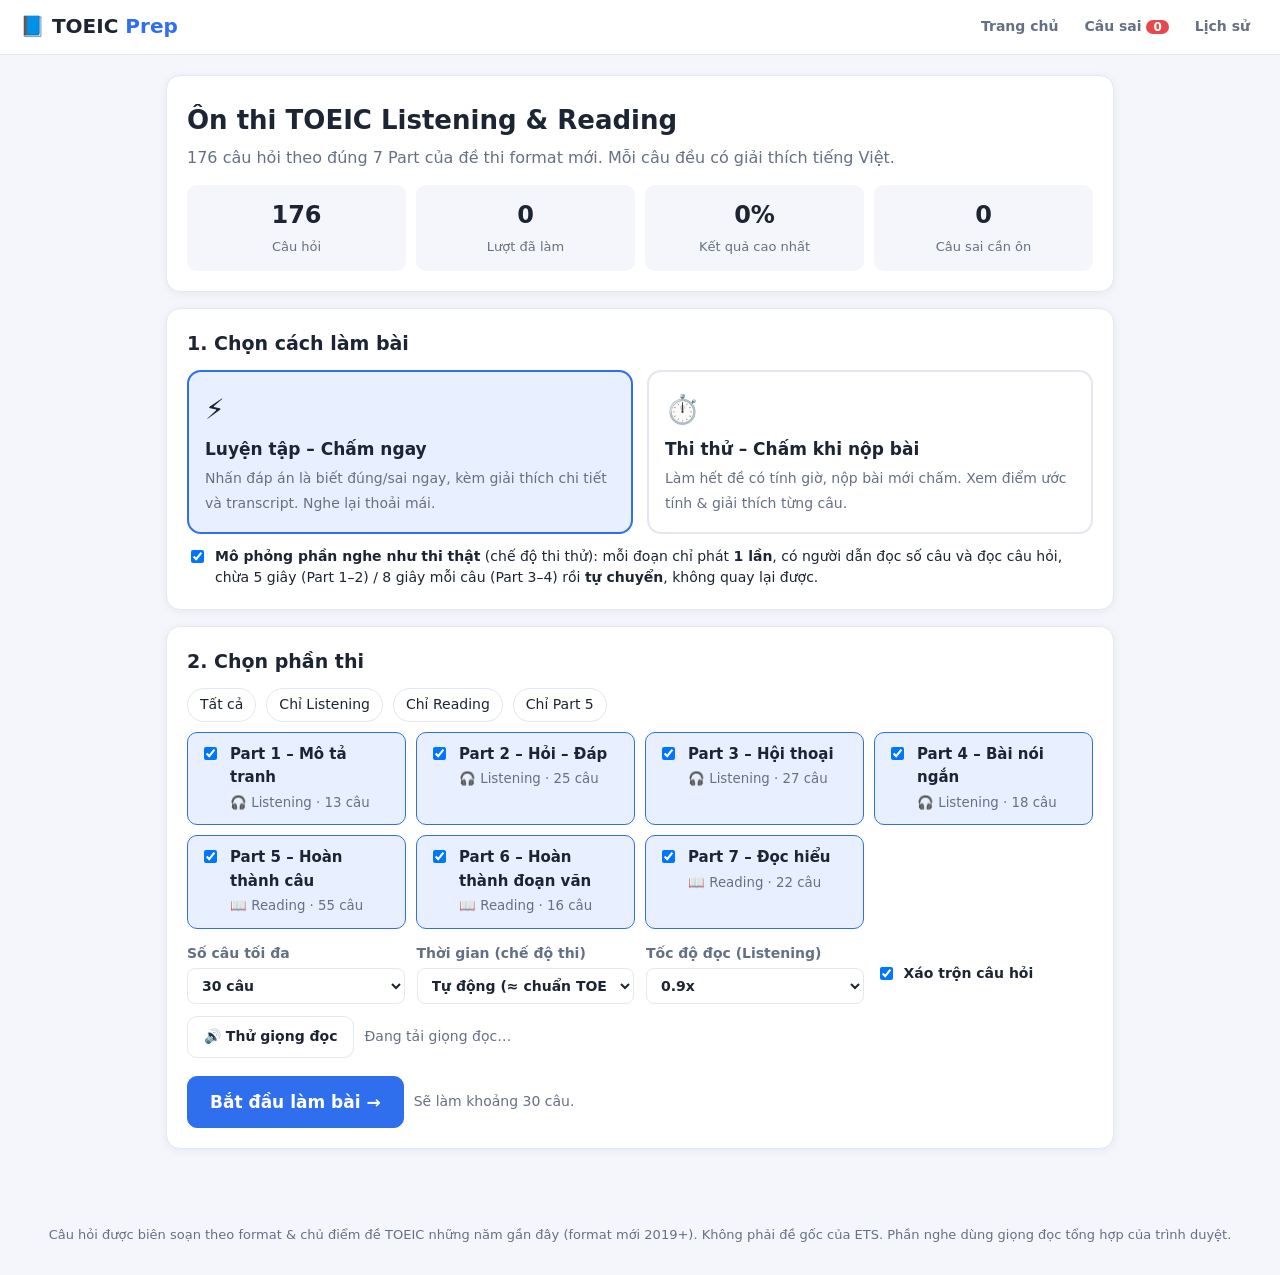
==== commit 0346407a: "Rework Listening to match the real TOEIC format - Part 1 uses real photos (freely licensed, Wikimedi" ====
--- a/toeic-app.html
+++ b/toeic-app.html
@@ -168,6 +168,22 @@
 details summary { cursor: pointer; color: var(--primary); font-weight: 600; font-size: 14px; }
 .empty { text-align: center; padding: 40px 10px; color: var(--muted); }
 kbd { border: 1px solid var(--line); border-bottom-width: 2px; border-radius: 4px; padding: 0 5px; font-size: 12px; }
+
+/* Part 1 photo, graphics (Part 3/4) */
+.photo { margin: 0 0 14px; text-align: center; }
+.photo img { max-width: 100%; max-height: 420px; border-radius: 12px; border: 1px solid var(--line); display: block; margin: 0 auto; }
+.photo figcaption { font-size: 11px; color: var(--muted); margin-top: 4px; }
+.thumb { max-width: 260px; width: 100%; border-radius: 8px; margin: 6px 0; display: block; }
+.graphic { display: flex; justify-content: center; margin: 0 0 14px; overflow-x: auto; }
+.gtable { border-collapse: collapse; min-width: 260px; width: auto; background: var(--card); border: 2px solid var(--text); font-size: 15px; }
+.gtable caption { font-weight: 800; padding: 6px; caption-side: top; }
+.gtable th, .gtable td { border: 1px solid var(--text); padding: 6px 12px; text-align: center; }
+.gtable th { background: var(--bg); }
+.row-opts { grid-template-columns: repeat(4, 1fr); }
+.opt.bare { justify-content: center; font-size: 18px; padding: 14px 8px; }
+.sim-opt { display: flex; align-items: flex-start; gap: 8px; font-size: 14px; color: var(--text); }
+.sim-opt input { margin-top: 4px; }
+.palette button:disabled { opacity: .35; cursor: not-allowed; }
 </style>
 </head>
 <body>
@@ -187,42 +203,72 @@
     Không phải đề gốc của ETS. Phần nghe dùng giọng đọc tổng hợp của trình duyệt.
   </footer>
 
-  <script>
+  <script>window.ASSETS={"assets/p1/p1-01.jpg": "[data-uri]", "assets/p1/p1-02.jpg": "[data-uri]", "assets/p1/p1-03.jpg": "[data-uri]", "assets/p1/p1-04.jpg": "[data-uri]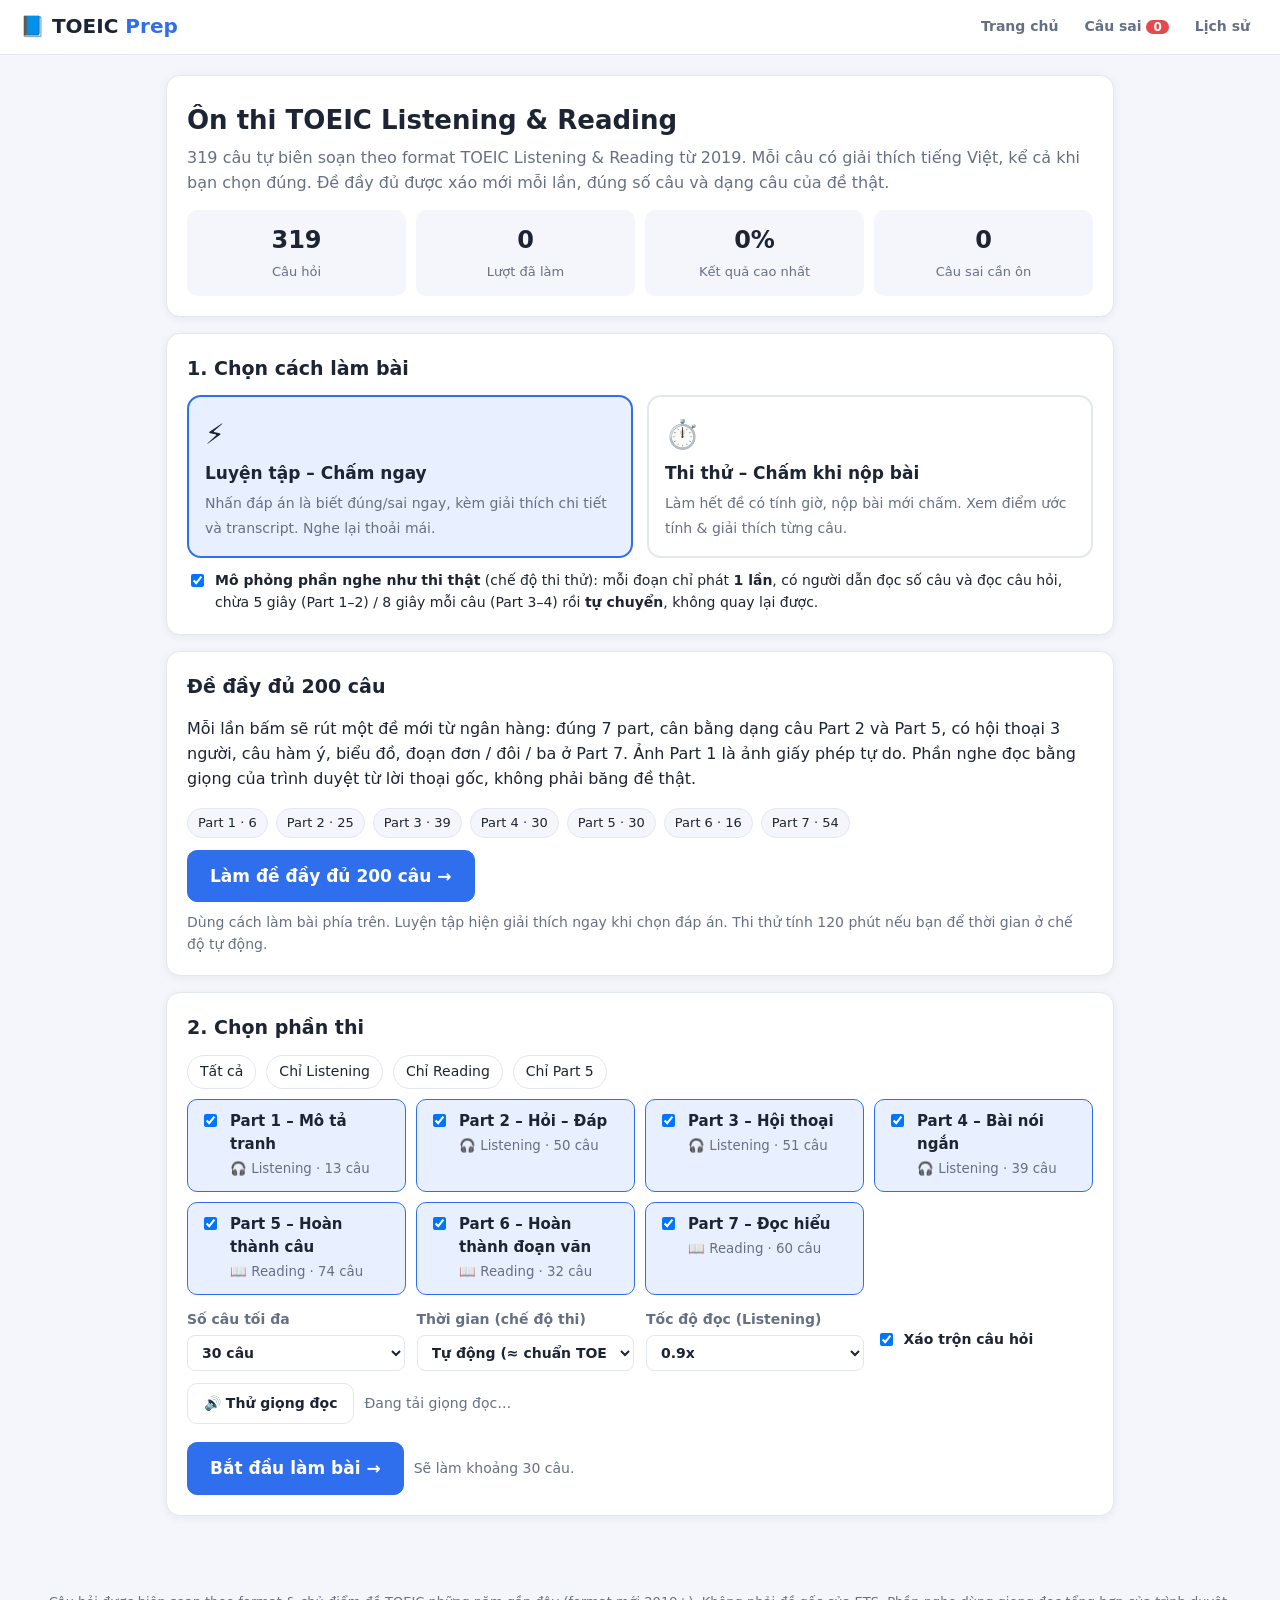
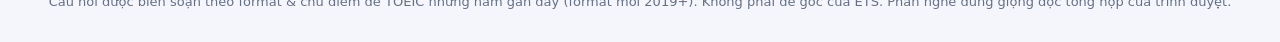
==== commit d8ffaa3a: "Add original questions and a shuffled 200-item TOEIC paper The bank can now assemble a full Listenin" ====
--- a/toeic-app.html
+++ b/toeic-app.html
@@ -53,6 +53,8 @@
 .foot { text-align: center; color: var(--muted); font-size: 13px; padding: 20px 16px 30px; }
 
 .card { background: var(--card); border: 1px solid var(--line); border-radius: var(--radius); padding: 20px; box-shadow: var(--shadow); margin-bottom: 16px; }
+.blueprint { display: flex; flex-wrap: wrap; gap: 8px; margin: 12px 0; }
+.blueprint span { background: var(--bg); border: 1px solid var(--line); border-radius: 999px; padding: 4px 10px; font-size: 13px; }
 h1 { font-size: 26px; margin: 4px 0 6px; }
 h2 { font-size: 19px; margin: 0 0 12px; }
 .muted { color: var(--muted); }
@@ -900,6 +902,848 @@
 );
 </script>
   <script>
+/*
+ * Câu hỏi bổ sung, biên soạn mới theo format TOEIC L&R từ 2019.
+ * Không sao chép đề ETS hay đề của bên thứ ba. Ảnh Part 1 dùng bộ ảnh tự do đã có.
+ * Phần nghe phát bằng giọng đọc của trình duyệt từ script bên dưới.
+ */
+window.BANK = window.BANK || [];
+
+/* ============================ PART 2 ============================ */
+(function () {
+  const P2 = [
+    ["Where did you put the signed contract?", ["It's in the blue folder on my desk.", "I signed it this morning.", "To the legal department."], 0,
+      "Câu hỏi Where hỏi vị trí của hợp đồng. Đáp án đúng chỉ chỗ để ('in the blue folder'). Câu nhắc việc đã ký là bẫy thì/hành động; 'to the legal department' trả lời hướng gửi đi, không phải chỗ đang để.", "wh", 1],
+    ["When will the quarterly newsletter go out?", ["By the editor.", "Early next week.", "To all the subscribers."], 1,
+      "When hỏi thời điểm. 'Early next week' là mốc thời gian. 'By the editor' trả lời Who; 'to all the subscribers' trả lời Where/Who nhận.", "wh", 1],
+    ["Who's taking minutes at the board meeting?", ["The meeting starts at two.", "I asked Priya to do it.", "About twenty pages."], 1,
+      "Who hỏi người. 'I asked Priya to do it' là trả lời gián tiếp, chỉ người phụ trách. Hai câu kia trả lời When và How long.", "wh", 2],
+    ["Why was the product demonstration postponed?", ["The sample units haven't arrived yet.", "It will be in the showroom.", "The demonstration was impressive."], 0,
+      "Why hỏi lý do. Hàng mẫu chưa tới nên buổi demo bị hoãn. Câu còn lại nói địa điểm hoặc khen buổi demo, không giải thích nguyên nhân.", "wh", 2],
+    ["How long will the road closure last?", ["Until Friday evening.", "Take the highway instead.", "It's a very busy road."], 0,
+      "How long hỏi khoảng thời gian. 'Until Friday evening' là thời hạn. Câu gợi ý đường khác là lời khuyên, không trả lời độ dài.", "wh", 1],
+    ["How are we getting to the client's office?", ["The new account manager will join us.", "A driver is picking us up at nine.", "I enjoyed the last visit."], 1,
+      "How hỏi cách di chuyển. Có tài xế đón là phương tiện. Câu nhắc người tham gia hoặc chuyến đi cũ không nói cách đi.", "wh", 2],
+    ["Which printer should I use for the color brochures?", ["The one in the marketing room.", "About fifty copies.", "They were printed yesterday."], 0,
+      "Which hỏi lựa chọn cụ thể. 'The one...' chỉ đúng chiếc máy. Số bản và thì quá khứ là bẫy từ 'print/copies'.", "wh", 1],
+    ["What did the client think of the revised proposal?", ["She said it was much clearer.", "By Friday afternoon.", "It's a ten-page document."], 0,
+      "What did X think hỏi đánh giá. Khách nói bản sửa dễ hiểu hơn. Thời hạn và độ dài tài liệu không phải ý kiến.", "wh", 2],
+    ["Have the name badges been printed yet?", ["The printer is still jammed.", "Yes, she already has a badge.", "At the registration desk."], 0,
+      "Câu hỏi Yes/No nhưng đáp án đúng là câu gián tiếp: máy in đang kẹt, nên huy hiệu chưa in xong. Không cần nói thẳng 'No'.", "yn", 3],
+    ["Didn't you already submit your timesheet?", ["The extra sheets are on the shelf.", "I sent it yesterday morning.", "I think it's time for a break."], 1,
+      "Câu phủ định vẫn trả lời như câu hỏi thường. 'I sent it yesterday morning' = đã nộp. 'Sheets' và 'time' là bẫy phát âm/từ gần nghĩa.", "yn", 2],
+    ["Can the workshop be moved to a larger room?", ["I'll check with the facilities team.", "The workshop was very useful.", "Room service is available all night."], 0,
+      "Lời nhờ/hỏi khả năng. 'I'll check...' là nhận xử lý, không khẳng định ngay. 'Room service' bẫy từ room.", "yn", 2],
+    ["The cafeteria is closed for renovations, isn't it?", ["I usually eat lunch there.", "Yes, it reopens on Monday.", "The renovation looks modern."], 1,
+      "Câu hỏi đuôi cần xác nhận. 'Yes, it reopens on Monday' vừa xác nhận đang đóng vừa thêm thông tin. Nói mình hay ăn ở đó không trả lời có đóng hay không.", "yn", 2],
+    ["Will you be able to cover the front desk at noon?", ["The desk is made of oak.", "Sure, I don't have a meeting then.", "Noon is our busiest time."], 1,
+      "Will you be able to... là lời nhờ. 'Sure, I don't have a meeting then' = nhận. Câu tả chất liệu bàn là bẫy từ desk.", "yn", 1],
+    ["I can't find the receipt for the office supplies.", ["Try looking in your e-mail.", "Those supplies are on sale this week.", "The supply room is upstairs."], 0,
+      "Câu trần thuật nêu vấn đề. Lời khuyên tìm trong e-mail là phản hồi phù hợp. Đang giảm giá hoặc phòng kho không giúp tìm hóa đơn.", "stmt", 2],
+    ["Some figures in this report don't match the spreadsheet.", ["I'll go through it with you after lunch.", "The spreadsheet software was expensive.", "The page numbers are at the bottom."], 0,
+      "Người nói chỉ ra số liệu lệch. Đề nghị cùng rà sau giờ trưa là bước xử lý. Giá phần mềm và số trang là bẫy từ figures/numbers.", "stmt", 2],
+    ["The keynote speaker just canceled.", ["Then we should move the panel to the morning.", "She spoke very clearly last year.", "The keys are in my coat pocket."], 0,
+      "Thông báo diễn giả hủy. Đề xuất đổi phiên thảo luận lên buổi sáng là cách xử lý. 'Keys' chỉ gần âm với keynote.", "stmt", 2],
+    ["Our table by the window is ready.", ["Great. We've been waiting for twenty minutes.", "The window was replaced last week.", "I prefer a table in the corner."], 0,
+      "Nhân viên báo bàn đã sẵn sàng. Phản hồi tự nhiên là nhận bàn. Câu nói thích bàn góc không hợp vì bàn này vừa được báo sẵn.", "stmt", 1],
+    ["The airport shuttle leaves every half hour.", ["Then we should head to the lobby soon.", "I left my suitcase in the room.", "Half of the guests have checked out."], 0,
+      "Thông tin lịch xe. Kết luận nên ra sảnh sớm là phản hồi logic. 'Half' trong 'half of the guests' bẫy từ half hour.", "stmt", 2],
+    ["Someone left the conference-room lights on all night.", ["I'll remind the team to switch them off.", "The conference was a success.", "The switch is on the left."], 0,
+      "Nêu một sự cố nhỏ. Nhận sẽ nhắc mọi người tắt đèn là giải pháp. 'Switch' và 'conference' là bẫy từ trong câu.", "stmt", 1],
+    ["Why don't we order lunch for the project team?", ["Because I'm getting hungry.", "The project ends in June.", "Good idea. I'll pick up some menus."], 2,
+      "'Why don't we...?' là lời đề nghị, không hỏi nguyên nhân. Không chọn câu Because. Câu nhận lời và xin thực đơn là đáp án.", "invite", 2],
+    ["Would you like me to forward the client's comments?", ["Yes, please send them to the design group.", "The comments were mostly positive.", "I like the new design."], 0,
+      "Lời đề nghị làm giúp. 'Yes, please...' là chấp nhận và nói rõ gửi cho ai. Khen nhận xét không trả lời có muốn chuyển tiếp hay không.", "invite", 1],
+    ["How about reviewing the slides together this afternoon?", ["There are twelve slides in the deck.", "I have a call at four, but three o'clock works.", "Yesterday's review was helpful."], 1,
+      "How about... là lời rủ. Câu chọn được giờ cụ thể là nhận lời có điều chỉnh. Số slide và buổi review hôm qua không hẹn giờ.", "invite", 2],
+    ["Let's take the early train so we miss the traffic.", ["The training session starts at nine.", "That's fine with me.", "The traffic light on Main Street is broken."], 1,
+      "Let's... là đề nghị. 'That's fine with me' đồng ý. 'Training' gần âm với train; 'traffic light' bẫy từ traffic.", "invite", 2],
+    ["Should I call the supplier or send an e-mail?", ["An e-mail is better. They're in another time zone.", "Yes, I called them yesterday.", "The supplies arrived this morning."], 0,
+      "Câu hỏi lựa chọn A or B không trả lời bằng Yes/No. Đáp án chọn e-mail và nêu lý do múi giờ.", "alt", 2],
+    ["Do you want to present the results, or should I?", ["Why don't you go ahead? You prepared the charts.", "The results were better than we expected.", "Yes, I want a copy."], 0,
+      "Câu or yêu cầu chọn người trình bày. Nhường cho người đã làm biểu đồ là lựa chọn rõ. Câu khen kết quả không chỉ ai sẽ nói.", "alt", 2]
+  ];
+  P2.forEach((x, i) => window.BANK.push({
+    id: "p2x-" + (i + 1), part: 2, kind: x[4], level: x[5],
+    script: [{ s: "Q", t: x[0] }],
+    questions: [{ q: x[0], o: x[1], a: x[2], e: x[3], audioOptions: true, hideText: true }]
+  }));
+})();
+
+/* ============================ PART 3 ============================ */
+window.BANK.push(
+  {
+    id: "p3x-1", part: 3, level: 2,
+    script: [
+      { s: "W", t: "Hi, I ordered a textbook two weeks ago under the name Elena Cho." },
+      { s: "M", t: "Let me check. Yes, it came in yesterday, but the publisher sent the previous edition." },
+      { s: "W", t: "The course requires the newest one. The chapter numbers are different." },
+      { s: "M", t: "I can reorder it. It should arrive by Thursday. Or you can take this copy, and we'll refund the difference if your professor accepts it." },
+      { s: "W", t: "I'd rather wait. Could you e-mail me when the new one is here?" },
+      { s: "M", t: "Of course." }
+    ],
+    questions: [
+      { q: "Why is the woman at the store?", o: ["To sell a used textbook", "To pick up an order", "To speak to a professor", "To apply for a job"], a: 1, e: "Cô nói đã đặt sách giáo khoa hai tuần trước → đến lấy đơn hàng, không phải đến bán sách." },
+      { q: "What is the problem?", o: ["The order was lost.", "The store charged the wrong price.", "An older edition was delivered.", "The class has been canceled."], a: 2, e: "'the publisher sent the previous edition' → nhà xuất bản gửi bản cũ hơn. Đây là paraphrase của older edition." },
+      { q: "What does the woman decide to do?", o: ["Take the copy in stock", "Wait for another shipment", "Ask her professor for advice", "Cancel the course"], a: 1, e: "'I'd rather wait' và nhờ báo khi sách mới về → cô chọn đợi lô hàng khác, không lấy bản đang có." }
+    ]
+  },
+  {
+    id: "p3x-2", part: 3, level: 1,
+    script: [
+      { s: "M", t: "Hi, I'm locked out of my e-mail. It says my password has expired." },
+      { s: "W", t: "I can reset it. Your new password needs at least ten characters." },
+      { s: "M", t: "Can I finish this later? I have to leave for a client meeting." },
+      { s: "W", t: "Yes. I'll text you a link. It will stay active for two hours." },
+      { s: "M", t: "Perfect. Thank you." }
+    ],
+    questions: [
+      { q: "Why is the man calling?", o: ["He cannot open his e-mail.", "He forgot a client's address.", "He wants a new phone.", "He is late for a meeting."], a: 0, e: "'I'm locked out of my e-mail' → không vào được hộp thư. Cuộc họp là lý do anh muốn làm sau, không phải lý do cuộc gọi." },
+      { q: "What does the woman say about the new password?", o: ["It must be changed every week.", "It must have a minimum length.", "It will be chosen by the company.", "It cannot include numbers."], a: 1, e: "'at least ten characters' → độ dài tối thiểu. Không nói ai chọn giúp hay cấm chữ số." },
+      { q: "What will the woman do?", o: ["Call the client", "Send the man a link", "Extend a meeting", "Replace his computer"], a: 1, e: "'I'll text you a link' → gửi đường link. Text là hình thức gửi, đáp án paraphrase thành send a link." }
+    ]
+  },
+  {
+    id: "p3x-3", part: 3, level: 3,
+    script: [
+      { s: "M", t: "I put the updated budget on the shared drive last night." },
+      { s: "W", t: "I saw it. The shipping figures are still last year's." },
+      { s: "M", t: "Really? I thought accounting hadn't sent the new rates." },
+      { s: "W", t: "They did. The e-mail came in on Monday." },
+      { s: "M", t: "Then I must have missed it. I'll fix the spreadsheet before the three o'clock review." },
+      { s: "W", t: "Good. The director always starts with the cost section." }
+    ],
+    questions: [
+      { q: "What problem are the speakers discussing?", o: ["A missing spreadsheet", "An error in a budget", "A late director", "A canceled review"], a: 1, e: "Số cước vận chuyển vẫn là số năm ngoái → bảng ngân sách đang sai, không phải mất file." },
+      { q: "What does the woman imply when she says, \"They did. The e-mail came in on Monday\"?", o: ["Accounting refused to help.", "The man overlooked information he already received.", "The rates will be sent next Monday.", "The e-mail system is broken."], a: 1, e: "Câu hàm ý: người nam tưởng kế toán chưa gửi, người nữ nói họ đã gửi từ thứ Hai → anh đã bỏ sót thông tin có sẵn." },
+      { q: "What will the man do before 3:00 P.M.?", o: ["Lead the review", "E-mail the director", "Correct a document", "Call the accounting department"], a: 2, e: "'I'll fix the spreadsheet before the three o'clock review' → sửa tài liệu. Không nói anh sẽ chủ trì buổi review." }
+    ]
+  },
+  {
+    id: "p3x-4", part: 3, speakers: 3, level: 2,
+    script: [
+      { s: "M", t: "Naomi, Chris, the client moved the Osaka meeting from Thursday to Wednesday morning." },
+      { s: "W", t: "Wednesday is fine for me. My flight lands on Tuesday night." },
+      { s: "M2", t: "Mine doesn't. I was going to fly out on Wednesday morning. I'll have to leave a day earlier." },
+      { s: "W", t: "The airline we used last time lets you change a ticket online without a fee." },
+      { s: "M", t: "Chris, can you do that today? Naomi and I will move your section to the afternoon so you won't have to present as soon as you arrive." },
+      { s: "M2", t: "I'll change the ticket after this call." }
+    ],
+    questions: [
+      { q: "Why are the speakers talking?", o: ["A meeting has been rescheduled.", "A client has canceled a contract.", "An airline has raised its fares.", "A presentation has received poor feedback."], a: 0, e: "Khách dời họp từ thứ Năm sang sáng thứ Tư → cuộc họp đổi lịch, không bị hủy." },
+      { q: "What problem does Chris mention?", o: ["He has lost his passport.", "His original flight is too late.", "The hotel is fully booked.", "He cannot present in the afternoon."], a: 1, e: "Chris định bay sáng thứ Tư, trong khi họp đã chuyển thành sáng thứ Tư → chuyến bay cũ không còn kịp." },
+      { q: "What will Chris most likely do next?", o: ["Book a hotel", "Revise the slides", "Change a flight reservation", "Call the client"], a: 2, e: "'I'll change the ticket after this call' → đổi vé máy bay. Naomi và người nam mới là người sửa phần trình bày." }
+    ]
+  },
+  {
+    id: "p3x-5", part: 3, speakers: 3, level: 3,
+    script: [
+      { s: "W", t: "The banners for the product launch came out darker than the sample we approved." },
+      { s: "M", t: "The printer told me they followed the file we sent." },
+      { s: "M2", t: "I opened that file this morning. The colors look right on my screen." },
+      { s: "W", t: "Well, we can't hang these in the lobby. The logo is almost brown." },
+      { s: "M", t: "Then we'll need a reprint, but the launch is on Friday." },
+      { s: "M2", t: "If we approve it before noon, they promised a two-day turnaround. I'll call them now and ask for a printed proof before they run the whole batch." }
+    ],
+    questions: [
+      { q: "What is the problem?", o: ["The launch date was moved.", "The printed banners do not match the sample.", "The design file cannot be opened.", "The lobby is not available."], a: 1, e: "Banner in ra tối hơn mẫu đã duyệt → thành phẩm không khớp mẫu. File vẫn mở được trên màn hình." },
+      { q: "What does the woman mean when she says, \"The logo is almost brown\"?", o: ["She wants the logo printed in brown.", "She thinks the banners are unacceptable.", "She prefers a darker brand color.", "She is describing a new design."], a: 1, e: "Câu hàm ý: ngay trước đó cô nói không thể treo những banner này ở sảnh. Logo gần như màu nâu là cách nói thành phẩm bị lệch màu, không dùng được." },
+      { q: "What will the second man do?", o: ["Design a new logo", "Call the print shop", "Cancel the launch", "Hang the banners"], a: 1, e: "M2 nói 'I'll call them now' — them là xưởng in — và xin bản in thử. Không phải người thiết kế lại logo." }
+    ]
+  },
+  {
+    id: "p3x-6", part: 3, level: 2,
+    graphic: `<table class="gtable"><caption>Harbor Ferry — Saturday</caption>
+      <tr><th>Departs City Pier</th><th>Arrives North Island</th></tr>
+      <tr><td>9:00 A.M.</td><td>9:40 A.M.</td></tr>
+      <tr><td>10:30 A.M.</td><td>11:10 A.M.</td></tr>
+      <tr><td>12:00 P.M.</td><td>12:40 P.M.</td></tr>
+      <tr><td>1:30 P.M.</td><td>2:10 P.M.</td></tr></table>`,
+    script: [
+      { s: "W", t: "We need to be at the island museum before noon. The guided tour starts at twelve." },
+      { s: "M", t: "The ride takes forty minutes, and I'd like to be there a little early." },
+      { s: "W", t: "Then let's take the last ferry that gets us there before eleven thirty." },
+      { s: "M", t: "Good. I'll buy the tickets online so we don't have to wait at the pier." }
+    ],
+    questions: [
+      { q: "Where are the speakers going?", o: ["To a train station", "To a museum", "To a ferry office", "To a tour-boat company"], a: 1, e: "'the island museum' và tour lúc 12 giờ → điểm đến là bảo tàng. Phà chỉ là phương tiện." },
+      { q: "Look at the graphic. Which ferry will the speakers most likely take?", o: ["The 9:00 A.M. ferry", "The 10:30 A.M. ferry", "The 12:00 P.M. ferry", "The 1:30 P.M. ferry"], a: 1, e: "Họ muốn chuyến cuối cùng đến trước 11:30. Chuyến 10:30 đến lúc 11:10. Chuyến 12:00 đến 12:40, muộn hơn giờ tour." },
+      { q: "What will the man do?", o: ["Reserve tickets on a Web site", "Meet a tour guide", "Change the tour time", "Drive to the museum"], a: 0, e: "'I'll buy the tickets online' → đặt vé trên mạng. Không nói anh sẽ gặp hướng dẫn viên." }
+    ]
+  },
+  {
+    id: "p3x-7", part: 3, level: 3,
+    graphic: `<table class="gtable"><caption>Saturday Photography Workshop</caption>
+      <tr><th>Session</th><th>Hours</th><th>Fee</th></tr>
+      <tr><td>Morning</td><td>9:00–12:00</td><td>$40</td></tr>
+      <tr><td>Afternoon</td><td>1:00–4:00</td><td>$55</td></tr>
+      <tr><td>Full day</td><td>Both sessions</td><td>$80</td></tr></table>`,
+    script: [
+      { s: "W", t: "Hello, I'd like to sign up for the photography workshop this Saturday." },
+      { s: "M", t: "We have a morning session and an afternoon session, or you can attend both." },
+      { s: "W", t: "I can only come after lunch. And I don't want to rent a camera if I can avoid it." },
+      { s: "M", t: "You won't have to. The afternoon fee already includes a camera. The morning fee does not." },
+      { s: "W", t: "Then the afternoon session is what I need. Can I pay by card?" },
+      { s: "M", t: "Yes. I'll e-mail you a receipt." }
+    ],
+    questions: [
+      { q: "Who most likely is the man?", o: ["A photographer hiring an assistant", "A staff member taking a registration", "A camera repair technician", "A travel agent"], a: 1, e: "Ông giải thích các buổi học và nhận đăng ký → nhân viên ghi danh, không phải thợ sửa máy ảnh." },
+      { q: "Look at the graphic. How much will the woman most likely pay?", o: ["$40", "$55", "$80", "$95"], a: 1, e: "Cô chỉ học sau bữa trưa, tức buổi chiều, và phí buổi chiều đã gồm máy ảnh nên không cộng thêm. Buổi chiều là $55." },
+      { q: "What does the man say about the afternoon session?", o: ["It is already full.", "It costs more if a camera is rented separately.", "Its price includes equipment.", "It is longer than the morning session."], a: 2, e: "'The afternoon fee already includes a camera' → học phí đã gồm thiết bị. Cả hai buổi đều 3 tiếng nên không dài hơn." }
+    ]
+  },
+  {
+    id: "p3x-8", part: 3, level: 1,
+    script: [
+      { s: "W", t: "Dr. Shah's office, this is Megan." },
+      { s: "M", t: "Hello, this is Andre Silva. I need to move my dental cleaning from Friday to sometime next week." },
+      { s: "W", t: "Dr. Shah will be away all next week. The earliest opening after that is Monday the eighteenth, at nine A.M." },
+      { s: "M", t: "Monday works. Please put me down for that." },
+      { s: "W", t: "Done. You'll receive a text confirmation shortly." }
+    ],
+    questions: [
+      { q: "Why is the man calling?", o: ["To cancel a treatment", "To reschedule an appointment", "To ask about a bill", "To request a prescription"], a: 1, e: "'I need to move my dental cleaning' → dời lịch, không hủy hẳn." },
+      { q: "What does the woman say about next week?", o: ["The office will be closed for good.", "The dentist will not be in.", "Only morning visits are available.", "The cleaning will take longer."], a: 1, e: "'Dr. Shah will be away all next week' → bác sĩ vắng cả tuần sau. Văn phòng không nói là đóng cửa vĩnh viễn." },
+      { q: "When is the man's new appointment?", o: ["Friday at 9:00 A.M.", "Next Monday at 9:00 A.M.", "Monday the 18th at 9:00 A.M.", "Monday the 18th at 5:00 P.M."], a: 2, e: "Tuần sau bác sĩ đi vắng, lịch sớm nhất SAU đó là Monday the eighteenth lúc 9 giờ. Không phải thứ Hai tuần sau." }
+    ]
+  }
+);
+
+/* ============================ PART 4 ============================ */
+window.BANK.push(
+  {
+    id: "p4x-1", part: 4, level: 1,
+    script: [{ s: "M", t: "Attention, passengers at Central Station. The four-fifteen train to Brookfield has been delayed by twenty minutes because of a signal problem. It will now depart from platform six, not platform two. Passengers holding tickets for this train may wait in the lounge on the upper level, where complimentary coffee is being served. We apologize for the inconvenience." }],
+    questions: [
+      { q: "Where is the announcement being made?", o: ["On a train", "At a train station", "At an airport", "In a coffee shop"], a: 1, e: "'Attention, passengers at Central Station' và nói về sân ga → thông báo tại ga tàu, không phải trên tàu." },
+      { q: "What caused the delay?", o: ["Bad weather", "A late conductor", "A signal problem", "A track closure"], a: 2, e: "'because of a signal problem' → sự cố tín hiệu. Không nhắc thời tiết hay đường ray bị đóng." },
+      { q: "What are passengers offered?", o: ["A fare refund", "Free coffee", "A taxi voucher", "A seat upgrade"], a: 1, e: "'complimentary coffee' = cà phê miễn phí. Không có hoàn tiền hay xe taxi." }
+    ]
+  },
+  {
+    id: "p4x-2", part: 4, level: 2,
+    script: [{ s: "M", t: "Hello, Ms. Okonkwo. This is Carl from Westbridge Auto. Your car is ready to pick up, but only the brake repair has been finished. The part we ordered for the air conditioner was the wrong size, so that work is not done. The correct part arrives on Thursday, and the extra work should take about an hour. There is no charge for the second visit. Please call me at 555-0144 to choose a time. We are open until six P.M." }],
+    questions: [
+      { q: "What is the purpose of the call?", o: ["To sell a new car", "To say that a repair is only partly finished", "To request payment for a second visit", "To ask the listener to order a part"], a: 1, e: "Xe lấy được nhưng mới xong phanh; điều hòa chưa sửa vì sai phụ tùng → sửa chữa mới hoàn thành một phần." },
+      { q: "What work has been completed?", o: ["The air conditioner", "The brakes", "An oil change", "A paint job"], a: 1, e: "'only the brake repair has been finished' → mới xong phanh. Điều hòa chưa làm." },
+      { q: "What should the listener do?", o: ["Pay an extra fee", "Call to arrange a return visit", "Bring the car in on Thursday morning", "Order a replacement part"], a: 1, e: "'Please call me ... to choose a time' → gọi để hẹn lần quay lại. Phụ tùng do gara đặt, và lần hai không tính phí." }
+    ]
+  },
+  {
+    id: "p4x-3", part: 4, level: 3,
+    script: [{ s: "W", t: "Thanks, everyone, for staying late. The client wants the campaign photos by Monday, and the photographer we booked cannot work this weekend. I know the notice is short. But we have been promising these images for a month, and another delay is not an option. So I will ask the studio on Oak Street, the one that helped us last spring, to shoot on Saturday. Nina, please send them the shot list tonight. The rest of you do not need to come in. Nina and I will handle it." }],
+    questions: [
+      { q: "What problem does the speaker describe?", o: ["A client has rejected the photos.", "A photographer is unavailable.", "A studio has closed.", "A deadline has been extended."], a: 1, e: "Nhiếp ảnh gia đã đặt không làm việc cuối tuần này → người chụp không có mặt. Hạn giao vẫn là thứ Hai, không được gia hạn." },
+      { q: "What does the speaker mean when she says, \"another delay is not an option\"?", o: ["The team may choose a new deadline.", "The photos must be delivered on time.", "The client has offered more time.", "The Saturday shoot might be canceled."], a: 1, e: "Câu hàm ý: đã hứa ảnh suốt một tháng, không thể trễ thêm → phải giao đúng hạn." },
+      { q: "What will Nina do tonight?", o: ["Photograph the products", "Send a list of required shots", "Call the client", "Book a train ticket"], a: 1, e: "'send them the shot list tonight' → gửi danh sách các cảnh cần chụp. Người nói mới là người liên hệ studio." }
+    ]
+  },
+  {
+    id: "p4x-4", part: 4, level: 2,
+    script: [{ s: "W", t: "Looking for a quiet place to work outside the office? Harbor Desk has opened a coworking space on Pier Avenue. A day pass costs fifteen dollars and includes high-speed Internet, a locker, and unlimited coffee. Members who reserve a private room receive a twenty percent discount on weekdays. This month, the first fifty people who sign up for a monthly plan will receive a free day pass for a guest. Visit our Web site to book a tour." }],
+    questions: [
+      { q: "What is being advertised?", o: ["A coffee shop", "A shared workspace", "A computer store", "A hotel"], a: 1, e: "'coworking space' và day pass gồm Internet, tủ khóa → không gian làm việc chung, không phải quán cà phê dù có cà phê miễn phí." },
+      { q: "What is included in a day pass?", o: ["A private room", "Internet, a locker, and coffee", "A monthly membership", "A discount of twenty percent"], a: 1, e: "Day pass $15 gồm 'high-speed Internet, a locker, and unlimited coffee'. Phòng riêng và giảm 20% là quyền lợi khác, dành cho member đặt phòng." },
+      { q: "What special offer is available this month?", o: ["Free coffee for a year", "A guest pass for some new members", "A free private room", "Half-price day passes"], a: 1, e: "50 người đầu tiên đăng ký gói tháng được 'a free day pass for a guest' → vé ngày miễn phí cho khách mời." }
+    ]
+  },
+  {
+    id: "p4x-5", part: 4, level: 2,
+    graphic: `<table class="gtable"><caption>City Museum — Guided Tours</caption>
+      <tr><th>Time</th><th>Tour</th></tr>
+      <tr><td>10:00 A.M.</td><td>Highlights</td></tr>
+      <tr><td>11:30 A.M.</td><td>Ancient Art</td></tr>
+      <tr><td>1:00 P.M.</td><td>Modern Art</td></tr>
+      <tr><td>2:30 P.M.</td><td>Architecture</td></tr></table>`,
+    script: [{ s: "M", t: "Welcome to the city museum. Because the ancient-art gallery is closed for installation this week, the tour of that collection will not run. Guests who bought tickets for it will join the modern-art tour instead, at no extra cost. Please meet your guide in the lobby five minutes before the tour begins. Audio guides for the permanent galleries can be picked up at the information desk." }],
+    questions: [
+      { q: "What is closed?", o: ["The whole museum", "The ancient-art gallery", "The information desk", "The lobby"], a: 1, e: "'the ancient-art gallery is closed for installation this week' → chỉ phòng nghệ thuật cổ đại đóng để lắp đặt." },
+      { q: "Look at the graphic. Which tour will some guests attend instead?", o: ["Highlights", "Ancient Art", "Modern Art", "Architecture"], a: 2, e: "Khách đã mua tour nghệ thuật cổ đại được chuyển sang 'the modern-art tour'. Trên bảng, Modern Art là 1:00 P.M." },
+      { q: "What are listeners told to do?", o: ["Pay an additional fee", "Arrive in the lobby early", "Return next week", "Reserve a new ticket online"], a: 1, e: "'meet your guide in the lobby five minutes before' → có mặt ở sảnh sớm. Vé chuyển tour không mất thêm phí." }
+    ]
+  },
+  {
+    id: "p4x-6", part: 4, level: 3,
+    graphic: `<table class="gtable"><caption>City Transit Passes</caption>
+      <tr><th>Pass</th><th>Price</th></tr>
+      <tr><td>1 day</td><td>$8</td></tr>
+      <tr><td>3 days</td><td>$14</td></tr>
+      <tr><td>7 days</td><td>$28</td></tr>
+      <tr><td>30 days</td><td>$70</td></tr></table>`,
+    script: [{ s: "W", t: "Thank you for calling City Transit. You asked about getting around during your four-day conference. Buying a one-day pass each day would cost more, and a three-day pass would not cover your last day. The seven-day pass is the better value for a four-day stay. You can buy it at any station ticket machine. Have a pleasant visit." }],
+    questions: [
+      { q: "Why did the person call?", o: ["To report a lost pass", "To ask about local transportation", "To register for a conference", "To apply for a job"], a: 1, e: "Người gọi hỏi cách đi lại trong bốn ngày hội nghị → hỏi về phương tiện công cộng địa phương." },
+      { q: "Look at the graphic. Which pass does the speaker recommend?", o: ["The 1-day pass", "The 3-day pass", "The 7-day pass", "The 30-day pass"], a: 2, e: "Ở lại bốn ngày: vé 3 ngày không đủ, mua bốn vé 1 ngày đắt hơn. Người nói chọn 'the seven-day pass', giá $28." },
+      { q: "Where can the pass be purchased?", o: ["At a conference booth", "At a station machine", "On the bus, in cash only", "At a hotel desk"], a: 1, e: "'at any station ticket machine' → máy bán vé ở ga. Không nói quầy khách sạn hay chỉ trả tiền mặt trên xe." }
+    ]
+  },
+  {
+    id: "p4x-7", part: 4, level: 2,
+    script: [{ s: "W", t: "This is a message for residents of Building C. The water will be turned off tomorrow from ten A.M. to two P.M. while the main valve is replaced. Please fill containers tonight if you will need water during those hours. The parking garage will remain open. Technicians must be able to reach the utility closet on each floor, so please do not leave bicycles or boxes in the hallway. Questions can be directed to the management office." }],
+    questions: [
+      { q: "What is the purpose of the message?", o: ["To announce a rent increase", "To notify residents of a water shutoff", "To introduce new technicians", "To close a parking garage"], a: 1, e: "Nước sẽ bị cắt ngày mai từ 10 giờ đến 2 giờ để thay van → báo gián đoạn nước. Hầm xe vẫn mở." },
+      { q: "What should residents do tonight?", o: ["Store some water", "Move their cars", "Meet the technicians", "Pay a service fee"], a: 0, e: "'fill containers tonight if you will need water' → tích trữ nước. Không yêu cầu dời xe." },
+      { q: "What are residents asked not to do?", o: ["Use the elevator", "Block the hallways", "Contact the office", "Park in the garage"], a: 1, e: "'do not leave bicycles or boxes in the hallway' → không chặn hành lang. Hầm xe vẫn sử dụng được." }
+    ]
+  }
+);
+
+/* ============================ PART 5 ============================ */
+(function () {
+  const P5 = [
+    ["The maintenance crew ------- the lobby floors every night after the store closes.",
+      ["clean", "cleans", "cleaning", "are cleaned"], 1, "verb", 2,
+      "Trong đề TOEIC, 'crew' được coi là danh từ số ít. 'Every night' cho thấy thói quen → hiện tại đơn 'cleans'. 'Are cleaned' là bị động và không hợp chủ ngữ crew đang làm việc."],
+    ["Had the shipment arrived yesterday, we ------- the client's deadline.",
+      ["will meet", "would meet", "would have met", "have met"], 2, "verb", 3,
+      "Đảo ngữ 'Had the shipment arrived' = If the shipment had arrived → điều kiện loại 3. Mệnh đề chính dùng 'would have + V3': 'would have met'."],
+    ["All visitors are required to have their bags ------- at the security desk.",
+      ["inspect", "inspected", "inspecting", "inspection"], 1, "verb", 2,
+      "Cấu trúc 'have something done': túi được kiểm tra → 'have their bags inspected'."],
+    ["The seminar was ------- organized, so every session ended on time.",
+      ["care", "careful", "carefully", "caring"], 2, "form", 1,
+      "Cần trạng từ bổ nghĩa cho phân từ 'organized' → 'carefully'. 'Careful' là tính từ, không bổ nghĩa cho một phân từ."],
+    ["There has been a ------- increase in online orders this quarter.",
+      ["notice", "noticeable", "noticeably", "noticed"], 1, "form", 2,
+      "Trước danh từ 'increase' cần tính từ → 'noticeable' (có thể nhận thấy). 'Noticeably' là trạng từ."],
+    ["------- the terms of the contract, either party may cancel with thirty days' notice.",
+      ["Under", "Over", "Between", "Against"], 0, "function", 2,
+      "Cụm cố định 'under the terms of' = theo các điều khoản. Các giới từ còn lại không đi với 'terms' theo nghĩa này."],
+    ["The copies are identical ------- the signature at the bottom of the last page.",
+      ["except for", "except", "beside", "despite"], 0, "function", 2,
+      "'Except for + danh từ' = ngoại trừ. 'Except' đứng một mình thường cần mệnh đề hoặc cụm khác; 'despite' mang nghĩa nhượng bộ, không hợp."],
+    ["Sales staff are expected to ------- customer complaints on the same day.",
+      ["address", "forward", "postpone", "withdraw"], 0, "vocab", 2,
+      "'Address a complaint' = xử lý khiếu nại. 'Forward' chỉ chuyển tiếp; 'postpone' là hoãn; 'withdraw' là rút lại."],
+    ["The two companies agreed to ------- the project until the financing is confirmed.",
+      ["put up", "put off", "put out", "put on"], 1, "vocab", 3,
+      "'Put off' = hoãn. 'Put up' là dựng/đăng; 'put out' là dập tắt hoặc đưa ra; 'put on' là mặc hoặc tổ chức."],
+    ["Mr. Adeyemi has a reputation for being fair and -------.",
+      ["impartial", "impatient", "impossible", "impersonal"], 0, "vocab", 2,
+      "Song song với 'fair' (công bằng) là 'impartial' (không thiên vị). 'Impatient' (mất kiên nhẫn) chỉ giống về mặt chữ."],
+    ["Please ------- the attached form and return it by Friday.",
+      ["complete", "completely", "completion", "completed"], 0, "verb", 1,
+      "Câu mệnh lệnh lịch sự 'Please + động từ nguyên mẫu' → 'complete'."],
+    ["The new policy applies to part-time as well as ------- employees.",
+      ["fully", "full", "fullness", "full-time"], 3, "vocab", 2,
+      "Cặp 'part-time as well as full-time'. 'Full' đứng một mình không đối xứng với 'part-time'."],
+    ["Ms. Cho expressed ------- about the tight production schedule.",
+      ["concern", "concerned", "concerning", "concernedly"], 0, "form", 2,
+      "Sau 'expressed' cần danh từ làm tân ngữ → 'concern'. 'Concerned' là tính từ."],
+    ["The director asked that the proposal ------- before the board meeting.",
+      ["submit", "be submitted", "is submitted", "submitting"], 1, "verb", 3,
+      "Sau 'ask/request that' dùng thể giả định: (should) + V nguyên mẫu. 'Proposal' là vật được nộp → bị động 'be submitted'."],
+    ["Reservations can be changed ------- no extra charge up to 24 hours before arrival.",
+      ["at", "of", "for", "with"], 0, "function", 1,
+      "Cụm 'at no extra charge' = không mất thêm phí. Giới từ trong cụm cố định là 'at'."],
+    ["The hotel can ------- special meals for guests with food allergies.",
+      ["accommodate", "accumulate", "accompany", "accomplish"], 0, "vocab", 2,
+      "'Accommodate' ở đây nghĩa là đáp ứng, thu xếp được. 'Accumulate' là tích lũy; 'accompany' là đi cùng; 'accomplish' là hoàn thành."],
+    ["Both lawyers will ------- the contract before either party signs it.",
+      ["review", "reveal", "reverse", "revert"], 0, "vocab", 2,
+      "'Review' = xem lại. 'Reveal' là tiết lộ; 'reverse' là đảo ngược; 'revert' là quay lại trạng thái cũ."],
+    ["This afternoon's seminar will ------- budgeting, hiring, and time management.",
+      ["cover", "discover", "replace", "invent"], 0, "vocab", 1,
+      "'Cover a topic' = đề cập, bao quát một chủ đề. Các động từ còn lại không đi với danh sách chủ đề theo nghĩa này."],
+    ["The survey results were ------- in choosing which product to launch.",
+      ["instrumental", "reluctant", "occasional", "temporary"], 0, "vocab", 3,
+      "'Instrumental in' = đóng vai trò quyết định. 'Reluctant' là miễn cưỡng; 'occasional' là thỉnh thoảng; 'temporary' là tạm thời."]
+  ];
+  P5.forEach((x, i) => window.BANK.push({
+    id: "p5x-" + (i + 1), part: 5, kind: x[3], level: x[4],
+    questions: [{ q: x[0], o: x[1], a: x[2], e: x[5], kind: x[3] }]
+  }));
+})();
+
+/* ============================ PART 6 ============================ */
+window.BANK.push(
+  {
+    id: "p6x-1", part: 6, level: 2,
+    passage: `<p><b>To:</b> Conference participants<br><b>From:</b> Registration office<br><b>Subject:</b> Badge pickup</p>
+<p>Thank you for registering for the Harbor Logistics Conference. Your name badge and printed program will be -<b>(1)</b>- at the desk in the main lobby on May 12, beginning at 8:00 A.M.</p>
+<p>Please bring the confirmation message we sent last week. -<b>(2)</b>-. Staff will also be able to print a replacement if you cannot find the message.</p>
+<p>Workshops have a limited number of seats. If a workshop you chose is already full, we will place you on a -<b>(3)</b>- list and contact you if a seat opens.</p>
+<p>-<b>(4)</b>-. We look forward to seeing you in May.</p>`,
+    questions: [
+      { q: "(1)", o: ["available", "avail", "availability", "availably"], a: 0, e: "Sau 'will be' cần tính từ → 'available' (sẵn để nhận). 'Availability' là danh từ." },
+      { q: "(2)", o: ["The conference was canceled last year.", "A photo ID is also required.", "Badges were mailed to your home.", "Please do not arrive before noon."], a: 1, e: "Câu trước yêu cầu mang thư xác nhận; câu sau nói có thể in lại nếu không tìm thấy thư. Câu xen vào hợp lý nhất là vẫn cần giấy tờ tùy thân. Các câu khác mâu thuẫn với việc nhận thẻ tại sảnh." },
+      { q: "(3)", o: ["wait", "waiting", "waited", "waits"], a: 1, e: "Cụm danh từ 'waiting list' = danh sách chờ. Trước 'list' cần tính từ/danh động từ 'waiting'." },
+      { q: "(4)", o: ["Badges must be returned at the end of each day.", "Questions about registration can be sent to events@harborlogistics.example.", "The lobby desk will be closed all week.", "Programs will not be printed this year."], a: 1, e: "Đoạn kết, trước câu chào kết, thường để thông tin liên hệ. Các câu còn lại trái với nội dung: thẻ không phải trả mỗi ngày, quầy không đóng cửa, chương trình có in." }
+    ]
+  },
+  {
+    id: "p6x-2", part: 6, level: 2,
+    passage: `<p><b>Greenline Market to Open a Second Store</b></p>
+<p>Greenline Market, a grocery store known for local produce, -<b>(1)</b>- a second location on Cedar Avenue this fall. The new store will be nearly twice as large as the original shop on Hill Street.</p>
+<p>Owner Marta Ellis said the expansion was a response to customer requests. -<b>(2)</b>-. The Cedar Avenue store will keep the same early closing time, 7:00 P.M.</p>
+<p>The company is now hiring cashiers and stock clerks. Experience is helpful but not -<b>(3)</b>-, because training will be provided during the first week.</p>
+<p>Applications are -<b>(4)</b>- on the store's Web site through September 30.</p>`,
+    questions: [
+      { q: "(1)", o: ["open", "opened", "will open", "has opened"], a: 2, e: "'This fall' là thời điểm tương lai so với lúc viết bài → 'will open'. 'Has opened' dùng cho việc đã xảy ra." },
+      { q: "(2)", o: ["Many shoppers asked for a location closer to downtown.", "The Hill Street store will close permanently.", "Ms. Ellis plans to retire this year.", "Cedar Avenue has no parking."], a: 0, e: "Câu trước nói việc mở rộng là đáp lại yêu cầu của khách. Câu phù hợp nêu nội dung yêu cầu đó. Câu đóng cửa Hill Street hoặc nghỉ hưu không có căn cứ và làm đứt mạch." },
+      { q: "(3)", o: ["require", "required", "requiring", "requirement"], a: 1, e: "Sau 'is not' cần tính từ → 'required' (không bắt buộc). 'Requirement' là danh từ, không đứng sau 'is not' trong cấu trúc này." },
+      { q: "(4)", o: ["accept", "accepting", "accepted", "acceptance"], a: 2, e: "Đơn được nhận trên web → bị động 'are accepted'." }
+    ]
+  },
+  {
+    id: "p6x-3", part: 6, level: 3,
+    passage: `<p><b>To:</b> Project team<br><b>From:</b> Diane Okada<br><b>Subject:</b> Client review</p>
+<p>The client has asked to see the revised floor plans one day earlier than we expected. Please send me your sections by 3:00 P.M. today so I can -<b>(1)</b>- them into a single file.</p>
+<p>Focus on the changes we discussed on Monday. -<b>(2)</b>-. The client already has the original drawings.</p>
+<p>If you are waiting for a cost estimate from a contractor, note that in your message -<b>(3)</b>- leaving the space blank. I would rather see an explanation than a missing number.</p>
+<p>-<b>(4)</b>-.</p>`,
+    questions: [
+      { q: "(1)", o: ["combine", "combination", "combined", "combining"], a: 0, e: "Sau 'can' dùng động từ nguyên mẫu → 'combine' (gộp thành một file)." },
+      { q: "(2)", o: ["There is no need to resend pages that have not changed.", "Please ignore the Monday meeting.", "The client has canceled the review.", "Floor plans are no longer required."], a: 0, e: "Câu trước bảo tập trung vào phần đã sửa; câu sau nói khách đã có bản vẽ gốc. Câu xen vào đúng mạch: không cần gửi lại trang không đổi." },
+      { q: "(3)", o: ["instead of", "because of", "according to", "in spite of"], a: 0, e: "'Instead of leaving the space blank' = thay vì để trống. Cần ghi chú nếu đang chờ báo giá, chứ không bỏ trống ô số." },
+      { q: "(4)", o: ["I will be out of the office until next month.", "Thank you for turning this around so quickly.", "The client prefers to meet next year.", "Do not send any files today."], a: 1, e: "Câu kết thư nội bộ, sau khi đã giao việc gấp, lời cảm ơn vì làm nhanh là tự nhiên. Các câu khác mâu thuẫn với việc đang xin file trong hôm nay." }
+    ]
+  },
+  {
+    id: "p6x-4", part: 6, level: 1,
+    passage: `<p><b>Summer hours at the East Branch Library</b></p>
+<p>From June 15 to August 31, the East Branch Library will close at 6:00 P.M. on weekdays -<b>(1)</b>- of 8:00 P.M. Weekend hours will stay the same.</p>
+<p>The change allows the staff to complete an inventory of the children's collection. -<b>(2)</b>-. Patrons can still return books in the outdoor box after closing.</p>
+<p>Story time for preschool children will continue on Wednesday mornings. No -<b>(3)</b>- is necessary for that program.</p>
+<p>A regular schedule will -<b>(4)</b>- on September 1.</p>`,
+    questions: [
+      { q: "(1)", o: ["instead", "because", "despite", "during"], a: 0, e: "'Instead of 8:00 P.M.' = thay vì 8 giờ tối. Thư viện đóng lúc 6 giờ thay cho giờ cũ." },
+      { q: "(2)", o: ["The building will be locked during those hours.", "The library is moving to a new address.", "Story time has been canceled for the year.", "The children's collection has been removed."], a: 0, e: "Họ kiểm kê nên đóng sớm. Câu sau nói vẫn trả sách được ở hộp ngoài trời. Câu 'The building will be locked' nối hai ý đó. Các câu kia trái với việc thư viện vẫn mở cửa ban ngày và story time vẫn có." },
+      { q: "(3)", o: ["register", "registration", "registered", "registering"], a: 1, e: "Chủ ngữ của 'is necessary' là danh từ → 'registration'." },
+      { q: "(4)", o: ["resume", "resumed", "resuming", "resumption"], a: 0, e: "Sau 'will' dùng động từ nguyên mẫu 'resume' (trở lại lịch cũ)." }
+    ]
+  }
+);
+
+/* ============================ PART 7 ============================ */
+window.BANK.push(
+  {
+    id: "p7x-1", part: 7, form: "single", level: 1,
+    passage: `<p><b>Memo</b></p>
+<p><b>To:</b> All employees<br><b>From:</b> Facilities<br><b>Date:</b> April 8<br><b>Subject:</b> South lot paving</p>
+<p>The south parking lot will be closed on Friday, April 11, from 6:00 A.M. to 6:00 P.M. so that it can be paved. Please use the north lot or the public garage on Market Street that day.</p>
+<p>The company will validate garage tickets dated April 11 only. The south lot will reopen on Monday morning. Overnight vehicles must be moved by Thursday at 8:00 P.M.</p>`,
+    questions: [
+      { q: "What is the purpose of the memo?", o: ["To assign new parking spaces permanently", "To announce a one-day parking closure", "To raise the price of garage parking", "To introduce a shuttle service"], a: 1, e: "Bãi nam đóng trong ngày 11 tháng 4 để trải nhựa, rồi mở lại sáng thứ Hai → thông báo đóng cửa một ngày." },
+      { q: "What is true about the public garage?", o: ["It will be closed on Friday.", "Tickets will be covered for April 11 only.", "It is reserved for visitors.", "Employees may not use it on Monday."], a: 1, e: "'validate garage tickets dated April 11 only' → công ty xác nhận/trả phí vé gara chỉ trong ngày 11 tháng 4." }
+    ]
+  },
+  {
+    id: "p7x-2", part: 7, form: "single", level: 2,
+    passage: `<p><b>Invoice 4481</b></p>
+<p><b>From:</b> Northwind Printing<br><b>To:</b> Lark &amp; Co.<br><b>Date:</b> May 2</p>
+<table class="gtable"><caption>Charges</caption>
+<tr><th>Item</th><th>Amount</th></tr>
+<tr><td>500 brochures</td><td>$450</td></tr>
+<tr><td>20 posters</td><td>$180</td></tr>
+<tr><td>Rush fee</td><td>$40</td></tr>
+<tr><td><b>Total due</b></td><td><b>$670</b></td></tr>
+</table>
+<p>Payment is due within 15 days. A 2 percent discount applies if payment is received by May 9. Please include the invoice number with your payment.</p>`,
+    questions: [
+      { q: "What is the invoice for?", o: ["Office rent", "Printing services", "Shipping insurance", "A design consultation"], a: 1, e: "Người gửi là Northwind Printing; các mục là brochure và poster → dịch vụ in." },
+      { q: "How can Lark &amp; Co. pay less than $670?", o: ["By refusing the posters", "By paying on or before May 9", "By canceling the rush order", "By paying within 15 days"], a: 1, e: "Giảm 2% nếu tiền tới đúng hoặc trước May 9. Hạn 15 ngày chỉ là hạn trả đủ $670, không kèm giảm giá." },
+      { q: "What is the amount of the rush fee?", o: ["$20", "$40", "$180", "$450"], a: 1, e: "Dòng Rush fee trên hóa đơn là $40." }
+    ]
+  },
+  {
+    id: "p7x-3", part: 7, form: "single", level: 2,
+    passage: `<p><b>Clayroom — Weekend Workshops</b></p>
+<table class="gtable"><caption>Schedule</caption>
+<tr><th>When</th><th>Class</th><th>Fee</th></tr>
+<tr><td>Saturday 9:00–12:00</td><td>Beginner wheel</td><td>$60</td></tr>
+<tr><td>Saturday 1:00–4:00</td><td>Intermediate wheel</td><td>$75</td></tr>
+<tr><td>Sunday 9:00–12:00</td><td>Glazing</td><td>$50</td></tr>
+</table>
+<p>All classes include clay and tools. The intermediate class is open only to students who have used a pottery wheel before. Register by Thursday to receive $10 off any class.</p>`,
+    questions: [
+      { q: "What is offered on Sunday morning?", o: ["A beginner class", "An intermediate class", "A glazing class", "A private lesson"], a: 2, e: "Dòng Sunday 9:00–12:00 ghi Glazing → lớp tráng men." },
+      { q: "What is suggested about the intermediate class?", o: ["It is the least expensive.", "Participants should already have some experience.", "It does not include materials.", "It is held on Sunday."], a: 1, e: "'only to students who have used a pottery wheel before' → người học cần đã có kinh nghiệm dùng bàn xoay." },
+      { q: "How can a student pay a lower fee?", o: ["By attending two classes", "By registering by Thursday", "By bringing their own tools", "By choosing the Sunday class"], a: 1, e: "'Register by Thursday to receive $10 off' → đăng ký trước thứ Năm được giảm $10. Lớp Chủ nhật rẻ hơn nhưng đó không phải cách giảm thêm được mô tả." }
+    ]
+  },
+  {
+    id: "p7x-4", part: 7, form: "single", level: 3,
+    passage: `<p><b>Text message chain</b></p>
+<p><b>Amina Shah (8:02 A.M.):</b> The caterer cannot provide the seafood platter. Their supplier is closed today.</p>
+<p><b>Ben Ito (8:04 A.M.):</b> The dinner is tomorrow night. We told the clients there would be grilled shrimp.</p>
+<p><b>Amina Shah (8:05 A.M.):</b> I found another caterer, Hale Kitchen. They can do the shrimp, but it costs $80 more.</p>
+<p><b>Ben Ito (8:07 A.M.):</b> That's fine. The clients care more about the menu than the budget. Please ask Hale Kitchen to deliver by 5:00, not 6:00.</p>
+<p><b>Amina Shah (8:08 A.M.):</b> I'll call them now.</p>
+<p><b>Ben Ito (8:09 A.M.):</b> Also, I'll write to the first caterer and cancel only the seafood. We still want their vegetarian trays.</p>`,
+    questions: [
+      { q: "What problem are the writers discussing?", o: ["A venue has canceled.", "Part of a food order cannot be filled.", "The clients have changed the date.", "A delivery arrived too early."], a: 1, e: "Bên nấu ăn không làm được món hải sản vì nhà cung cấp đóng cửa → một phần đơn hàng không thực hiện được." },
+      { q: "At 8:07 A.M., what does Mr. Ito most likely mean when he writes, \"That's fine\"?", o: ["He wants to remove the shrimp from the menu.", "He accepts the higher price.", "He thinks 6:00 P.M. is early enough.", "He will cook the meal himself."], a: 1, e: "Ngay sau thông tin đội giá $80, ông nói khách quan tâm thực đơn hơn ngân sách → chấp nhận mức giá cao hơn. Ông vẫn yêu cầu giao lúc 5 giờ, nên không đồng ý 6 giờ." },
+      { q: "What will Ms. Shah do next?", o: ["E-mail the clients", "Contact Hale Kitchen", "Cancel the vegetarian trays", "Visit the supplier"], a: 1, e: "'I'll call them now' — them là Hale Kitchen, vừa được nhắc ở tin trước." },
+      { q: "What will Mr. Ito do?", o: ["Cancel the entire original order", "Cancel one part of the original order", "Pay Hale Kitchen in cash", "Move the dinner to another night"], a: 1, e: "'cancel only the seafood' và vẫn giữ khay chay → chỉ hủy một phần đơn với bên nấu ăn ban đầu." }
+    ]
+  },
+  {
+    id: "p7x-5", part: 7, form: "single", level: 2,
+    passage: `<p><b>Elm Street Clinic Adds Evening Hours</b></p>
+<p>Elm Street Clinic will begin offering appointments until 8:00 P.M. on Tuesdays and Thursdays, starting June 1. — [1] —. The change follows requests from patients who could not leave work during the day.</p>
+<p>"We kept a waiting list for months," said director Dr. Helen Cho. — [2] —. Two additional nurses have been hired to staff the later shift.</p>
+<p>Patients who want an evening appointment should call the main desk or use the clinic's Web site. — [3] —. Walk-in visits will still be accepted only in the mornings.</p>
+<p>The clinic's pharmacy hours will not change. — [4] —.</p>`,
+    questions: [
+      { q: "What is the article mainly about?", o: ["A new clinic location", "Longer appointment hours", "A shortage of medicine", "A change in walk-in rules"], a: 1, e: "Tiêu đề và câu mở nói phòng khám bắt đầu nhận bệnh đến 8 giờ tối hai ngày trong tuần → kéo dài giờ hẹn." },
+      { q: "What is indicated about the clinic?", o: ["It has hired more nurses.", "It will close in the mornings.", "It no longer accepts walk-in patients.", "Its pharmacy will stay open later."], a: 0, e: "'Two additional nurses have been hired' → đã tuyển thêm y tá. Nhà thuốc không đổi giờ; walk-in vẫn nhận vào buổi sáng." },
+      { q: "In which of the positions marked [1], [2], [3], and [4] does the following sentence best belong?\n\"Those slots are expected to fill quickly.\"", o: ["[1]", "[2]", "[3]", "[4]"], a: 2, e: "'Those slots' phải chỉ các suất tối vừa được nhắc cách đặt chỗ. Vị trí [3] đứng ngay sau hướng dẫn gọi điện hoặc đặt trên web, và trước câu nói walk-in chỉ có buổi sáng. Các vị trí khác chưa có 'suất' để từ 'those' chỉ tới." },
+      { q: "The word \"staff\" in paragraph 2, line 2, is closest in meaning to", o: ["hire", "work", "count", "pay"], a: 1, e: "'Hired to staff the later shift' = được tuyển để làm việc trong ca muộn. 'Hire' trùng với việc đã tuyển rồi, không phải nghĩa của staff trong câu này." }
+    ]
+  },
+  {
+    id: "p7x-6", part: 7, form: "single", level: 1,
+    passage: `<p><b>Found</b></p>
+<p>A black laptop bag was found in Conference Room 2 on March 3. The bag contains a charger but no computer. The owner may claim it at the security desk on the ground floor. Please bring identification.</p>
+<p>Items that are not claimed within 30 days are donated to a local school.</p>`,
+    questions: [
+      { q: "Where should the owner go?", o: ["Conference Room 2", "A local school", "The security desk", "The third floor"], a: 2, e: "'claim it at the security desk on the ground floor' → quầy bảo vệ tầng trệt. Phòng họp là nơi tìm thấy túi." },
+      { q: "What is inside the bag?", o: ["A laptop", "A charger", "An ID card", "A set of keys"], a: 1, e: "'contains a charger but no computer' → trong túi có sạc, không có máy tính." }
+    ]
+  },
+  {
+    id: "p7x-7", part: 7, form: "double", level: 2,
+    passage: `<p><b>E-mail</b></p>
+<p><b>From:</b> Luis Ortega, Pine Hotel<br><b>To:</b> Grace Lin<br><b>Date:</b> August 1<br><b>Subject:</b> Quote for October 12</p>
+<p>Dear Ms. Lin,</p>
+<p>Thank you for considering the Pine Hotel for your company dinner. For 80 guests on October 12, we can reserve the garden room from 6:00 P.M. to 10:00 P.M. The room rental is $500. Dinner is $45 per person, and a vegetarian option is available at the same price. A projector can be added for $75.</p>
+<p>Please confirm by August 20 so that we can hold the date.</p>
+<p>Sincerely,<br>Luis Ortega</p>
+<p>━━━━━━━━━━━━━━━━━━━</p>
+<p><b>E-mail</b></p>
+<p><b>From:</b> Grace Lin<br><b>To:</b> Luis Ortega<br><b>Date:</b> August 4<br><b>Subject:</b> Re: Quote for October 12</p>
+<p>Dear Mr. Ortega,</p>
+<p>We would like to book the garden room. Our final count is 90 guests, not 80. Please keep the vegetarian option. We will not need the projector, because there will be no presentation. I will send the deposit this week.</p>
+<p>Could the room be ready at 5:30 P.M. so that our staff can set out name cards?</p>
+<p>Sincerely,<br>Grace Lin</p>`,
+    questions: [
+      { q: "Why did Mr. Ortega write to Ms. Lin?", o: ["To request a deposit", "To provide a price quote", "To cancel a reservation", "To suggest a different date"], a: 1, e: "Tiêu đề 'Quote' và thư nêu giá phòng, giá suất ăn, giá máy chiếu → gửi báo giá." },
+      { q: "What did Ms. Lin change?", o: ["The date of the dinner", "The number of guests", "The room she wants", "The price of the meal"], a: 1, e: "'Our final count is 90 guests, not 80' → đổi số khách. Ngày 12 tháng 10 và garden room được giữ." },
+      { q: "What will Ms. Lin most likely not pay for?", o: ["The room rental", "The dinners", "A projector", "A vegetarian meal"], a: 2, e: "'We will not need the projector' → không thuê máy chiếu nên không trả $75 đó. Suất chay vẫn được giữ và cùng giá với suất thường." },
+      { q: "What does Ms. Lin request?", o: ["A lower room rate", "An earlier opening time", "A different menu", "A later confirmation deadline"], a: 1, e: "Bà hỏi phòng sẵn sàng lúc 5:30 thay vì 6:00 để xếp thẻ tên → xin mở phòng sớm hơn." },
+      { q: "What is indicated about the vegetarian meals?", o: ["They cost more than other meals.", "They cost the same as other meals.", "They are no longer available.", "They are served in another room."], a: 1, e: "Thư của khách sạn: 'a vegetarian option is available at the same price'. Bà Lin vẫn yêu cầu giữ lựa chọn này." }
+    ]
+  },
+  {
+    id: "p7x-8", part: 7, form: "triple", level: 3,
+    passage: `<p><b>Job posting</b></p>
+<p>Harbor Freight Logistics is hiring a night-shift warehouse supervisor in Busan. Applicants need three years of warehouse experience and a valid forklift license. The salary is 42 million won per year. Apply by April 30. Interviews will be held in person during the week of May 6.</p>
+<p>━━━━━━━━━━━━━━━━━━━</p>
+<p><b>E-mail</b></p>
+<p><b>From:</b> Mina Park<br><b>To:</b> Recruiting<br><b>Date:</b> April 28</p>
+<p>I am applying for the night-shift supervisor position. I have worked in warehouses for five years, and my forklift license is valid. I live in Seoul but can relocate to Busan. I cannot interview on May 6 or 7 because I will be traveling. May 8 or 9 would be possible.</p>
+<p>━━━━━━━━━━━━━━━━━━━</p>
+<p><b>E-mail</b></p>
+<p><b>From:</b> Jonah Reed, Human Resources<br><b>To:</b> Mina Park<br><b>Date:</b> April 29</p>
+<p>Thank you, Ms. Park. Your background matches the posting. We can see you on May 8 at 2:00 P.M. at our Busan warehouse. Please bring your license. We will reimburse your train fare from Seoul.</p>`,
+    questions: [
+      { q: "What is required for the job?", o: ["A college degree", "A forklift license", "Experience in Seoul", "Fluency in Japanese"], a: 1, e: "Tin tuyển dụng yêu cầu ba năm kinh nghiệm kho và 'a valid forklift license'. Không yêu cầu bằng đại học." },
+      { q: "What problem does Ms. Park mention?", o: ["She does not have a license.", "She cannot attend the earliest interview dates.", "She does not want to work nights.", "She cannot move to Busan."], a: 1, e: "Cô không phỏng vấn được ngày 6 và 7 tháng 5 vì đi vắng. Cô nói có thể chuyển đến Busan và bằng lái còn hiệu lực." },
+      { q: "What does Mr. Reed offer to pay for?", o: ["A hotel in Busan", "Ms. Park's train travel", "A new forklift license", "Dinner after the interview"], a: 1, e: "'reimburse your train fare from Seoul' → hoàn tiền vé tàu từ Seoul." },
+      { q: "When is Ms. Park's interview?", o: ["April 30 at 2:00 P.M.", "May 6 at 2:00 P.M.", "May 8 at 2:00 P.M.", "May 9 at 2:00 P.M."], a: 2, e: "Thư HR: 'May 8 at 2:00 P.M.'. April 30 là hạn nộp hồ sơ." },
+      { q: "What can be inferred about Ms. Park?", o: ["She has more experience than the job requires.", "She already works for Harbor Freight.", "She missed the application deadline.", "She refused the May 8 interview."], a: 0, e: "Tin yêu cầu ba năm; cô viết đã làm kho năm năm → nhiều kinh nghiệm hơn mức yêu cầu. Hồ sơ gửi ngày 28 tháng 4, trước hạn 30 tháng 4." }
+    ]
+  },
+  {
+    id: "p7x-9", part: 7, form: "triple", level: 3,
+    passage: `<p><b>Notice</b></p>
+<p>BrightLamp is recalling model BL-20 desk lamps sold in March. The switch can overheat. Customers should stop using the lamp and request a free replacement. Model BL-10 is not included in the recall. Replacement lamps ship within ten days of a request.</p>
+<p>━━━━━━━━━━━━━━━━━━━</p>
+<p><b>Online review — April 12</b></p>
+<p>Chris Dalton: I bought a BL-20 in March. After I read the recall, I unplugged the lamp. Support answered the same day and said I could receive a newer BL-30 at no cost, or I could choose a refund. I asked for the replacement.</p>
+<p>━━━━━━━━━━━━━━━━━━━</p>
+<p><b>E-mail</b></p>
+<p><b>From:</b> BrightLamp Support<br><b>To:</b> Chris Dalton<br><b>Date:</b> April 13</p>
+<p>Your BL-30 shipped today. You should receive it by April 20. Please put the old lamp in the prepaid box included in the shipment and leave that box at any post office. You will not be charged for the return.</p>`,
+    questions: [
+      { q: "Why was the notice published?", o: ["To advertise a new lamp", "To warn that a product may be unsafe", "To announce a price reduction", "To close a repair center"], a: 1, e: "Thu hồi BL-20 vì công tắc có thể quá nóng → cảnh báo sản phẩm không an toàn." },
+      { q: "Which model is not part of the recall?", o: ["BL-10", "BL-20", "BL-30", "Every lamp sold in March"], a: 0, e: "'Model BL-10 is not included in the recall'." },
+      { q: "What did Mr. Dalton decide to do?", o: ["Keep using the BL-20", "Receive a newer model", "Ask for his money back", "Buy a BL-10"], a: 1, e: "Hỗ trợ cho chọn BL-30 miễn phí hoặc hoàn tiền. 'I asked for the replacement' → ông chọn nhận mẫu mới hơn." },
+      { q: "What must Mr. Dalton do with the old lamp?", o: ["Take it to a BrightLamp store", "Mail it back without paying postage", "Throw it away", "Donate it to a school"], a: 1, e: "Bỏ đèn cũ vào hộp đã trả cước sẵn và gửi ở bưu điện. 'will not be charged for the return' → không mất phí gửi." },
+      { q: "The word \"overheat\" in the notice, line 1, is closest in meaning to", o: ["become too hot", "turn off", "change color", "cost more"], a: 0, e: "'Overheat' = trở nên quá nóng. Đó là lý do phải ngừng dùng đèn." }
+    ]
+  },
+  {
+    id: "p7x-10", part: 7, form: "triple", level: 2,
+    passage: `<p><b>Westbridge Book Fair</b></p>
+<p>The Westbridge Book Fair will be held on September 14 and 15 at the Civic Hall. Author talks are free, but seating is limited. Workshops cost $20 and must be booked in advance. Children under 12 may enter at no charge.</p>
+<p>━━━━━━━━━━━━━━━━━━━</p>
+<p><b>E-mail to volunteers</b></p>
+<p><b>Saturday</b><br>10:00 Registration desk — Nora<br>11:00 Children's tent — Omar<br>1:00 Author talk, Room A — Nora</p>
+<p><b>Sunday</b><br>10:00 Registration desk — Omar<br>1:00 Workshop check-in — Nora</p>
+<p>Please arrive 20 minutes before your first shift. Nora, the author talk was moved from Room B to Room A because Room B has no microphone.</p>
+<p>━━━━━━━━━━━━━━━━━━━</p>
+<p><b>Text messages — Saturday</b></p>
+<p><b>Omar (9:10 A.M.):</b> I'm on the bus. I'll be about 15 minutes late for registration.</p>
+<p><b>Nora (9:12 A.M.):</b> I'll cover the desk until you arrive. Can you still do the children's tent at 11:00?</p>
+<p><b>Omar (9:14 A.M.):</b> Yes. I'll go straight there after I help at the desk.</p>
+<p><b>Nora (9:15 A.M.):</b> Thanks. I have to be in Room A at 1:00, so I can't stay at the tent.</p>`,
+    questions: [
+      { q: "What is indicated about the author talks?", o: ["They cost $20.", "They are free, but seats are limited.", "They are only for children.", "They were canceled."], a: 1, e: "Trang hội chợ: 'Author talks are free, but seating is limited'. Workshop mới mất $20." },
+      { q: "Why was an event moved to Room A?", o: ["The author requested a larger room.", "Room B has no microphone.", "The Civic Hall closed Room A.", "Omar will be late."], a: 1, e: "E-mail tình nguyện viên: buổi nói chuyện chuyển từ Room B sang Room A 'because Room B has no microphone'." },
+      { q: "What does Nora agree to do on Saturday morning?", o: ["Lead the children's tent", "Work at registration until Omar arrives", "Cancel the author talk", "Sell workshop tickets"], a: 1, e: "Tin nhắn 9:12: 'I'll cover the desk until you arrive' → Nora trông quầy đăng ký đến khi Omar tới. Lịch gốc đã ghi Nora ở quầy lúc 10:00; tin nhắn nói thêm việc cô ở đó cho đến khi Omar đến." },
+      { q: "Who will be at the children's tent at 11:00 A.M. on Saturday?", o: ["Nora", "Omar", "A guest author", "No one"], a: 1, e: "Lịch ghi Omar lúc 11:00 ở lều thiếu nhi, và Omar nhắn vẫn làm ca đó." },
+      { q: "What will Nora do at 1:00 P.M. on Saturday?", o: ["Check in workshop participants", "Stay at the children's tent", "Help with an author talk", "Leave the fair"], a: 2, e: "Lịch thứ Bảy 1:00 là Author talk, Room A — Nora. Tin nhắn cũng nói cô phải có mặt ở Room A lúc 1:00. Check-in workshop là ca Chủ nhật." }
+    ]
+  }
+);
+
+</script>
+  <script>
+/*
+ * Ghép một đề 200 câu theo cấu trúc TOEIC Listening & Reading từ 2019:
+ * P1×6, P2×25, P3×39 (13 đoạn), P4×30 (10 bài), P5×30, P6×16 (4 đoạn), P7×54.
+ * Chọn theo dạng câu (không chép đề ETS). Thứ tự Part giữ 1 → 7.
+ */
+(function (root) {
+  "use strict";
+
+  const P5_KIND = {
+    "p5-1": "function", "p5-2": "form", "p5-3": "function", "p5-4": "form", "p5-5": "function",
+    "p5-6": "function", "p5-7": "verb", "p5-8": "vocab", "p5-9": "verb", "p5-10": "form",
+    "p5-11": "function", "p5-12": "vocab", "p5-13": "function", "p5-14": "function", "p5-15": "form",
+    "p5-16": "verb", "p5-17": "form", "p5-18": "verb", "p5-19": "function", "p5-20": "form",
+    "p5-21": "form", "p5-22": "form", "p5-23": "verb", "p5-24": "function", "p5-25": "vocab",
+    "p5-26": "form", "p5-27": "verb", "p5-28": "function", "p5-29": "function", "p5-30": "form",
+    "p5-31": "form", "p5-32": "form", "p5-33": "function", "p5-34": "function", "p5-35": "form",
+    "p5-36": "form", "p5-37": "function", "p5-38": "verb", "p5-39": "function", "p5-40": "verb",
+    "p5-41": "function", "p5-42": "form", "p5-43": "function", "p5-44": "verb", "p5-45": "vocab",
+    "p5-46": "form", "p5-47": "form", "p5-48": "function", "p5-49": "function", "p5-50": "function",
+    "p5-51": "form", "p5-52": "form", "p5-53": "form", "p5-54": "vocab", "p5-55": "form"
+  };
+
+  const P5_QUOTA = [["verb", 7], ["form", 5], ["function", 8], ["vocab", 10]];
+  const P2_QUOTA = [["wh", 9], ["yn", 5], ["stmt", 6], ["invite", 3], ["alt", 2]];
+  const SCENE_P1 = { "p1-4": 1, "p1-6": 1, "p1-9": 1 };
+
+  function shuffle(a, rand) {
+    a = a.slice();
+    for (let i = a.length - 1; i > 0; i--) {
+      const j = Math.floor(rand() * (i + 1));
+      [a[i], a[j]] = [a[j], a[i]];
+    }
+    return a;
+  }
+
+  function byPart(bank, p) { return bank.filter(g => g.part === p); }
+
+  function levelOf(g) { return g.level || 2; }
+
+  function takeN(cands, n, doShuffle, rand) {
+    if (n <= 0) return [];
+    const src = doShuffle ? shuffle(cands, rand) : cands.slice();
+    if (!doShuffle) return src.slice(0, n);
+    const buckets = { 1: [], 2: [], 3: [] };
+    src.forEach(g => (buckets[levelOf(g)] || buckets[2]).push(g));
+    const order = [2, 1, 2, 3, 2];
+    const out = [];
+    let i = 0, guard = 0;
+    while (out.length < n && guard < 10000) {
+      guard++;
+      const prefer = order[i++ % order.length];
+      const b = buckets[prefer].length ? buckets[prefer]
+        : buckets[2].length ? buckets[2]
+        : buckets[1].length ? buckets[1]
+        : buckets[3];
+      if (!b.length) break;
+      out.push(b.shift());
+    }
+    return out;
+  }
+
+  function quotaPick(pool, quotas, kindOf, need, doShuffle, rand) {
+    const buckets = {};
+    pool.forEach(g => {
+      const k = kindOf(g);
+      (buckets[k] = buckets[k] || []).push(g);
+    });
+    const chosen = [];
+    const used = new Set();
+    quotas.forEach(([k, n]) => {
+      const cands = (buckets[k] || []).filter(g => !used.has(g.id));
+      takeN(cands, Math.min(n, cands.length), doShuffle, rand).forEach(g => {
+        chosen.push(Object.assign({}, g, { _bucket: k }));
+        used.add(g.id);
+      });
+    });
+    const rest = pool.filter(g => !used.has(g.id));
+    takeN(rest, need - chosen.length, doShuffle, rand).forEach(g => {
+      chosen.push(Object.assign({}, g, { _bucket: kindOf(g) }));
+    });
+    return chosen.slice(0, need);
+  }
+
+  function interleave(groups) {
+    const buckets = {};
+    const keys = [];
+    groups.forEach(g => {
+      const k = g._bucket || "x";
+      if (!buckets[k]) { buckets[k] = []; keys.push(k); }
+      buckets[k].push(g);
+    });
+    const out = [];
+    let added = true;
+    while (added) {
+      added = false;
+      keys.forEach(k => {
+        if (buckets[k].length) { out.push(buckets[k].shift()); added = true; }
+      });
+    }
+    return out;
+  }
+
+  function implied(g) {
+    return g.questions.some(q => /imply when|mean when|what does the .+ mean when|why does the .+ say/i.test(q.q));
+  }
+
+  function reserve(pool, rules, need, doShuffle, rand) {
+    const items = doShuffle ? shuffle(pool, rand) : pool.slice();
+    const chosen = [];
+    const used = new Set();
+    rules.forEach(rule => {
+      const cands = items.filter(g => !used.has(g.id) && rule.test(g));
+      takeN(cands, rule.min, doShuffle, rand).forEach(g => {
+        chosen.push(g);
+        used.add(g.id);
+      });
+    });
+    const rest = items.filter(g => !used.has(g.id));
+    takeN(rest, need - chosen.length, doShuffle, rand).forEach(g => chosen.push(g));
+    return chosen.slice(0, need);
+  }
+
+  function orderListening(groups, part, doShuffle, rand) {
+    const band = g => (g.graphic ? 2 : 0) + (part === 3 && g.speakers === 3 ? 1 : 0);
+    const bands = [[], [], [], []];
+    groups.forEach(g => bands[band(g)].push(g));
+    return bands.flatMap(list => {
+      if (!list.length) return [];
+      if (!doShuffle) return list.slice().sort((a, b) => String(a.id).localeCompare(String(b.id)));
+      return shuffle(list, rand);
+    });
+  }
+
+  function p2Kind(g) {
+    if (g.kind) return g.kind;
+    const q = (g.questions[0].q || "").trim();
+    if (/\bor\b/i.test(q) && /\?/.test(q) && /^(should|would|do|did|are|is|can|could|will|shall)\b/i.test(q)) return "alt";
+    if (/^(why don't|why not|how about|what about|let's|shall we)\b/i.test(q)) return "invite";
+    if (/^(would you like|would you mind|could you|can you|will you)\b/i.test(q)) return "invite";
+    if (/^(where|when|who|whose|why|what|which|how)\b/i.test(q)) return "wh";
+    if (/\?/.test(q)) return "yn";
+    return "stmt";
+  }
+
+  function p5Kind(g) {
+    const q = g.questions[0];
+    return q.kind || g.kind || P5_KIND[g.id] || "vocab";
+  }
+
+  function p7Form(g) {
+    if (g.form) return g.form;
+    if (g.id === "p7-6") return "double";
+    return "single";
+  }
+
+  function countQ(groups) { return groups.reduce((n, g) => n + g.questions.length, 0); }
+
+  function combosSum(items, target) {
+    const out = [];
+    (function rec(start, remain, acc) {
+      if (remain === 0) { out.push(acc.slice()); return; }
+      for (let i = start; i < items.length; i++) {
+        const n = items[i].questions.length;
+        if (n <= remain) {
+          acc.push(items[i]);
+          rec(i + 1, remain - n, acc);
+          acc.pop();
+        }
+      }
+    })(0, target, []);
+    return out;
+  }
+
+  function orderSingles(list, doShuffle, rand) {
+    const bands = {};
+    list.forEach(g => {
+      const n = g.questions.length;
+      (bands[n] = bands[n] || []).push(g);
+    });
+    return Object.keys(bands).map(Number).sort((a, b) => a - b).flatMap(n => doShuffle ? shuffle(bands[n], rand) : bands[n]);
+  }
+
+  function pickP7(pool, doShuffle, rand) {
+    const triples = pool.filter(g => p7Form(g) === "triple");
+    const doubles = pool.filter(g => p7Form(g) === "double");
+    const singles = pool.filter(g => p7Form(g) === "single");
+    const t = takeN(triples, Math.min(3, triples.length), doShuffle, rand);
+    const d = takeN(doubles, Math.min(2, doubles.length), doShuffle, rand);
+    const need = 54 - countQ(t) - countQ(d);
+    let options = combosSum(singles, need);
+    const nice = options.filter(c =>
+      c.some(g => g.questions.some(q => /best belong/i.test(q.q))) &&
+      c.some(g => g.questions.some(q => /closest in meaning/i.test(q.q)))
+    );
+    if (nice.length) options = nice;
+    const s = options.length ? options[doShuffle ? Math.floor(rand() * options.length) : 0] : takeN(singles, singles.length, false, rand);
+    return orderSingles(s, doShuffle, rand).concat(d, t);
+  }
+
+  function tally(groups, kindOf) {
+    const o = {};
+    groups.forEach(g => { const k = kindOf(g); o[k] = (o[k] || 0) + 1; });
+    return o;
+  }
+
+  function buildOfficialExam(bank, doShuffle, rand) {
+    rand = rand || Math.random;
+    const p1pool = byPart(bank, 1);
+    const scenes = p1pool.filter(g => SCENE_P1[g.id]);
+    const p1 = reserve(p1pool, [{ test: g => !!SCENE_P1[g.id], min: Math.min(1, scenes.length) }], 6, doShuffle, rand);
+
+    const p2 = interleave(quotaPick(byPart(bank, 2), P2_QUOTA, p2Kind, 25, doShuffle, rand));
+
+    const p3 = orderListening(reserve(byPart(bank, 3), [
+      { test: g => g.speakers === 3, min: 2 },
+      { test: g => !!g.graphic, min: 2 },
+      { test: implied, min: 2 }
+    ], 13, doShuffle, rand), 3, doShuffle, rand);
+
+    const p4 = orderListening(reserve(byPart(bank, 4), [
+      { test: g => !!g.graphic, min: 2 },
+      { test: implied, min: 1 }
+    ], 10, doShuffle, rand), 4, doShuffle, rand);
+
+    const p5 = interleave(quotaPick(byPart(bank, 5), P5_QUOTA, p5Kind, 30, doShuffle, rand));
+    const p6 = takeN(byPart(bank, 6), 4, doShuffle, rand);
+    const p7 = pickP7(byPart(bank, 7), doShuffle, rand);
+
+    const groups = [].concat(p1, p2, p3, p4, p5, p6, p7);
+    const stats = {
+      parts: {},
+      p2: tally(p2, p2Kind),
+      p5: tally(p5, p5Kind),
+      p3: { three: p3.filter(g => g.speakers === 3).length, graphic: p3.filter(g => g.graphic).length, implied: p3.filter(implied).length, sets: p3.length },
+      p4: { graphic: p4.filter(g => g.graphic).length, implied: p4.filter(implied).length, sets: p4.length },
+      p7: {
+        single: countQ(p7.filter(g => p7Form(g) === "single")),
+        double: countQ(p7.filter(g => p7Form(g) === "double")),
+        triple: countQ(p7.filter(g => p7Form(g) === "triple"))
+      },
+      total: countQ(groups)
+    };
+    [p1, p2, p3, p4, p5, p6, p7].forEach(list => {
+      if (!list.length) return;
+      stats.parts[list[0].part] = countQ(list);
+    });
+    return { groups, stats };
+  }
+
+  root.buildOfficialExam = buildOfficialExam;
+})(typeof window !== "undefined" ? window : globalThis);
+</script>
+  <script>
 /* TOEIC Prep – logic ứng dụng (vanilla JS, không cần build) */
 (function () {
   "use strict";
@@ -1100,7 +1944,7 @@
     $app.innerHTML = `
       <section class="card hero">
         <h1>Ôn thi TOEIC Listening & Reading</h1>
-        <p>${totalQ} câu hỏi theo đúng 7 Part của đề thi format mới. Mỗi câu đều có giải thích tiếng Việt.</p>
+        <p>${totalQ} câu tự biên soạn theo format TOEIC Listening &amp; Reading từ 2019. Mỗi câu có giải thích tiếng Việt, kể cả khi bạn chọn đúng. Đề đầy đủ được xáo mới mỗi lần, đúng số câu và dạng câu của đề thật.</p>
         <div class="stats" style="margin-top:14px">
           <div class="stat"><b>${totalQ}</b><span>Câu hỏi</span></div>
           <div class="stat"><b>${hist.length}</b><span>Lượt đã làm</span></div>
@@ -1124,6 +1968,17 @@
         <label class="check sim-opt" style="margin-top:12px"><input type="checkbox" id="sim" ${settings.sim ? "checked" : ""}>
           <span><b>Mô phỏng phần nghe như thi thật</b> (chế độ thi thử): mỗi đoạn chỉ phát <b>1 lần</b>, có người dẫn đọc số câu và đọc câu hỏi,
           chừa 5 giây (Part 1–2) / 8 giây mỗi câu (Part 3–4) rồi <b>tự chuyển</b>, không quay lại được.</span></label>
+      </section>
+
+      <section class="card">
+        <h2>Đề đầy đủ 200 câu</h2>
+        <p>Mỗi lần bấm sẽ rút một đề mới từ ngân hàng: đúng 7 part, cân bằng dạng câu Part 2 và Part 5, có hội thoại 3 người, câu hàm ý, biểu đồ, đoạn đơn / đôi / ba ở Part 7. Ảnh Part 1 là ảnh giấy phép tự do. Phần nghe đọc bằng giọng của trình duyệt từ lời thoại gốc, không phải băng đề thật.</p>
+        <div class="blueprint">
+          <span>Part 1 · 6</span><span>Part 2 · 25</span><span>Part 3 · 39</span><span>Part 4 · 30</span>
+          <span>Part 5 · 30</span><span>Part 6 · 16</span><span>Part 7 · 54</span>
+        </div>
+        <button class="btn primary big" id="fullStart">Làm đề đầy đủ 200 câu →</button>
+        <p class="muted small" style="margin:10px 0 0">Dùng cách làm bài phía trên. Luyện tập hiện giải thích ngay khi chọn đáp án. Thi thử tính 120 phút nếu bạn để thời gian ở chế độ tự động.</p>
       </section>
 
       <section class="card">
@@ -1214,6 +2069,28 @@
       store.set("settings", settings);
       startSession(buildGroups(settings.parts, settings.limit, settings.shuffle), settings.mode);
     };
+    $app.querySelector("#fullStart").onclick = startFull;
+  }
+
+  function startFull() {
+    const modeBtn = $app.querySelector(".mode.active");
+    if (modeBtn) settings.mode = modeBtn.dataset.mode;
+    const sim = $app.querySelector("#sim");
+    if (sim) settings.sim = sim.checked;
+    const minutes = $app.querySelector("#minutes");
+    if (minutes) settings.minutes = +minutes.value;
+    const shuffleBox = $app.querySelector("#shuffle");
+    if (shuffleBox) settings.shuffle = shuffleBox.checked;
+    const rate = $app.querySelector("#rate");
+    if (rate) { tts.rate = +rate.value; store.set("rate", tts.rate); }
+    store.set("settings", settings);
+    if (typeof buildOfficialExam !== "function") { alert("Không tải được bộ ghép đề."); return; }
+    const paper = buildOfficialExam(BANK, settings.shuffle !== false);
+    if (!paper || paper.stats.total !== 200) {
+      alert("Ngân hàng chưa ghép đủ 200 câu. Hãy tải lại trang.");
+      return;
+    }
+    startSession(paper.groups, settings.mode, "Đề đầy đủ 200 câu", { minutes: settings.minutes || 120 });
   }
 
   function buildGroups(parts, limit, doShuffle) {
@@ -1251,7 +2128,7 @@
     return { ...q, o: perm.map(i => q.o[i]), a: newOf[q.a], e };
   }
 
-  function startSession(groups, mode, label) {
+  function startSession(groups, mode, label, opts) {
     stopSession();
     if (!groups.length) { alert("Không có câu hỏi nào."); return; }
     groups = groups.map(g => ({ ...g, questions: g.questions.map(q => shuffleOptions(q._base || q)).map((q, i) => ({ ...q, _base: g.questions[i]._base || g.questions[i] })) }));
@@ -1259,9 +2136,10 @@
     groups.forEach((g, gi) => g.questions.forEach((q, qi) => flat.push({ g, gi, qi, q, key: qKey(g, qi), num: flat.length + 1 })));
     let seconds = 0;
     if (mode === "exam") {
-      // Đề thật: Listening ≈ 45 phút/100 câu (theo băng), Reading 75 phút/100 câu
+      // Đề đủ 200 câu: 120 phút. Đề rút gọn: Listening ≈ 30 giây/câu, Reading ≈ 45 giây/câu.
       seconds = settings.minutes ? settings.minutes * 60
-        : Math.ceil(flat.reduce((t, f) => t + (isL(f.g) ? 30 : 45), 0) / 60) * 60;
+        : (opts && opts.minutes ? opts.minutes * 60
+        : Math.ceil(flat.reduce((t, f) => t + (isL(f.g) ? 30 : 45), 0) / 60) * 60);
     }
     const sim = mode === "exam" && settings.sim && tts.supported;
     S = { mode, sim, groups, flat, answers: {}, cur: 0, finished: false, seconds, left: seconds, start: Date.now(), label: label || "", heard: {} };
@@ -1492,6 +2370,7 @@
         <table style="margin-top:10px"><tr><th>Phần</th><th>Đúng</th><th>Tỉ lệ</th></tr>${partRows}</table>
         <div class="row" style="margin-top:16px">
           <button class="btn primary" id="again">Làm lại đề này</button>
+          ${S.label && S.label.indexOf("Đề đầy đủ") === 0 ? `<button class="btn" id="newPaper">Xáo một đề 200 câu khác</button>` : ""}
           ${results.some(r => !r.correct) ? `<button class="btn" id="retryWrong">Luyện lại câu sai (${results.filter(r => !r.correct).length})</button>` : ""}
           <button class="btn" data-nav="home">Về trang chủ</button>
         </div>
@@ -1533,7 +2412,9 @@
     };
     renderReview(mode === "exam" ? false : true);
     $app.querySelectorAll("[data-filter]").forEach(b => b.onclick = () => renderReview(b.dataset.filter === "bad"));
-    $app.querySelector("#again").onclick = () => startSession(groupsSnapshot, mode);
+    $app.querySelector("#again").onclick = () => startSession(groupsSnapshot, mode, S.label, S.label && S.label.indexOf("Đề đầy đủ") === 0 ? { minutes: settings.minutes || 120 } : null);
+    const newPaper = $app.querySelector("#newPaper");
+    if (newPaper) newPaper.onclick = () => startFull();
     const rw = $app.querySelector("#retryWrong");
     if (rw) rw.onclick = () => startSession(groupsFromKeys(results.filter(r => !r.correct).map(r => r.key)), "practice", "Luyện câu sai");
     window.scrollTo({ top: 0 });
